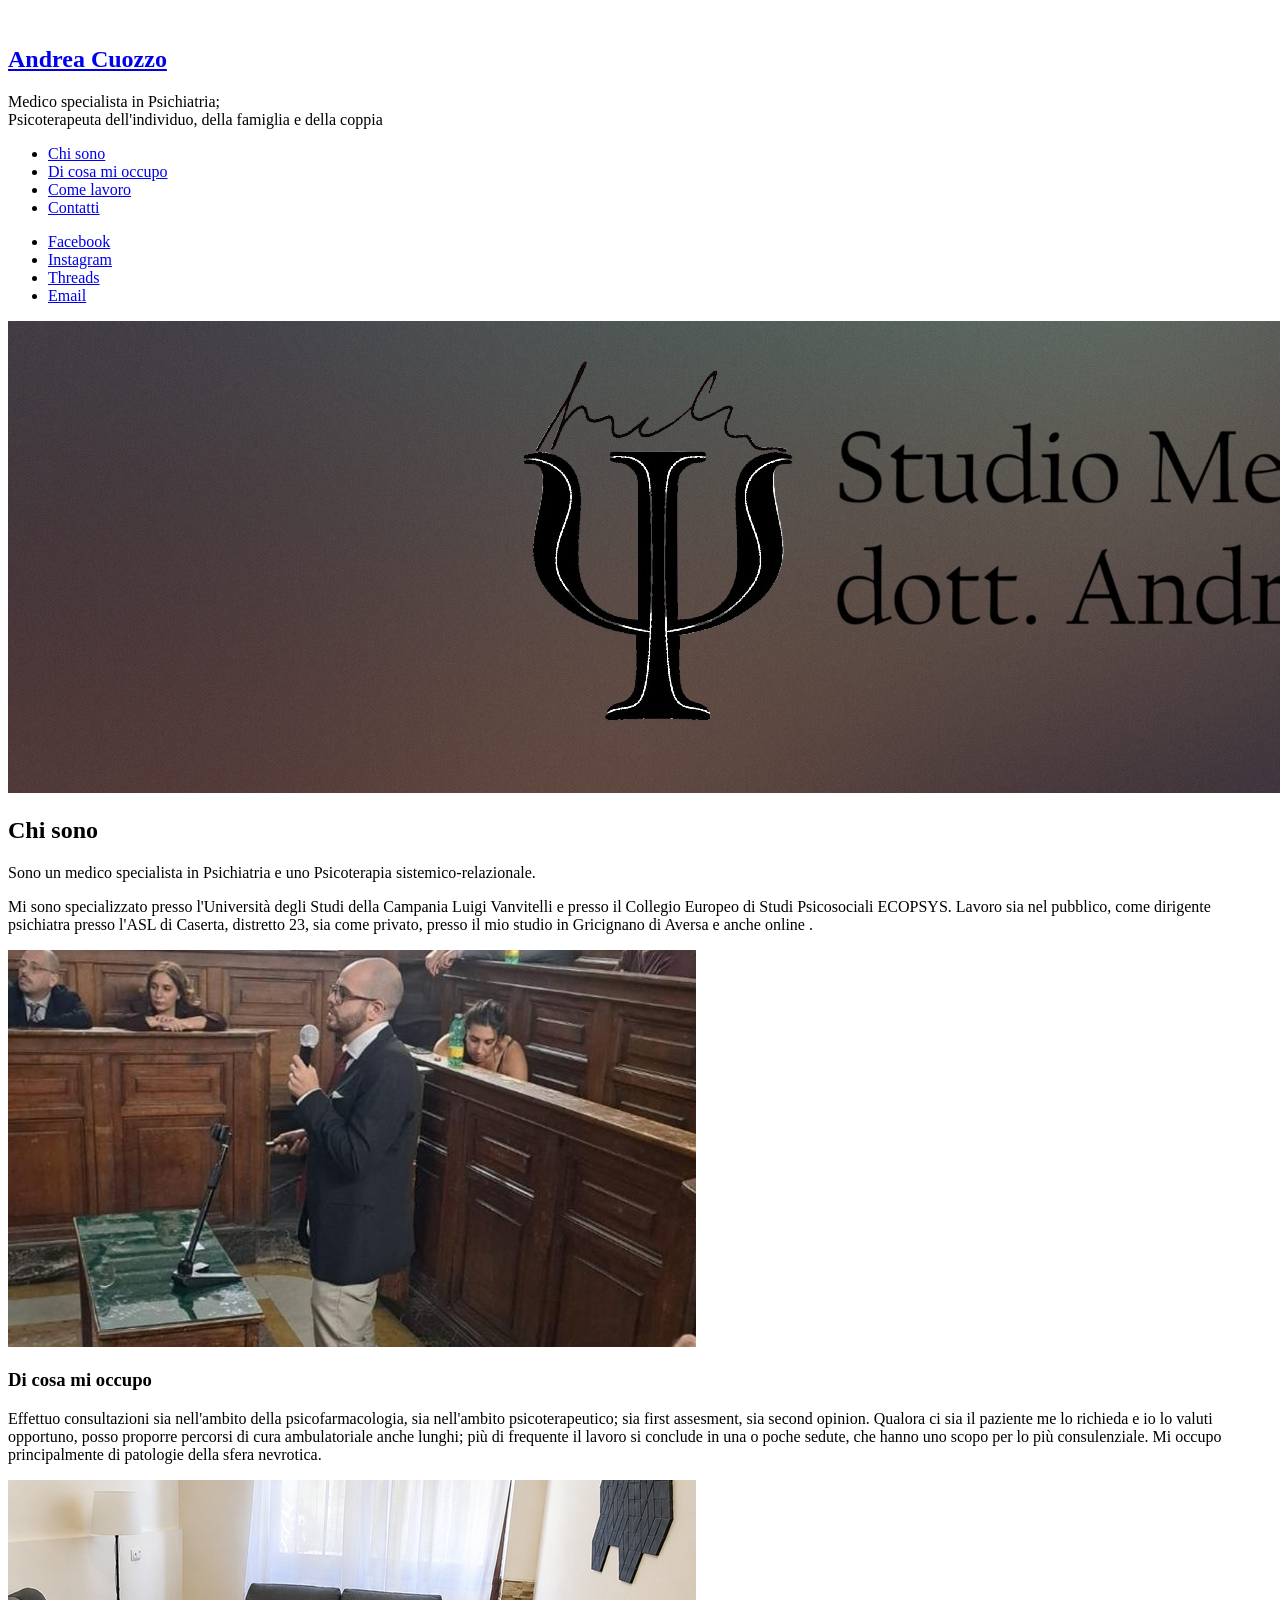
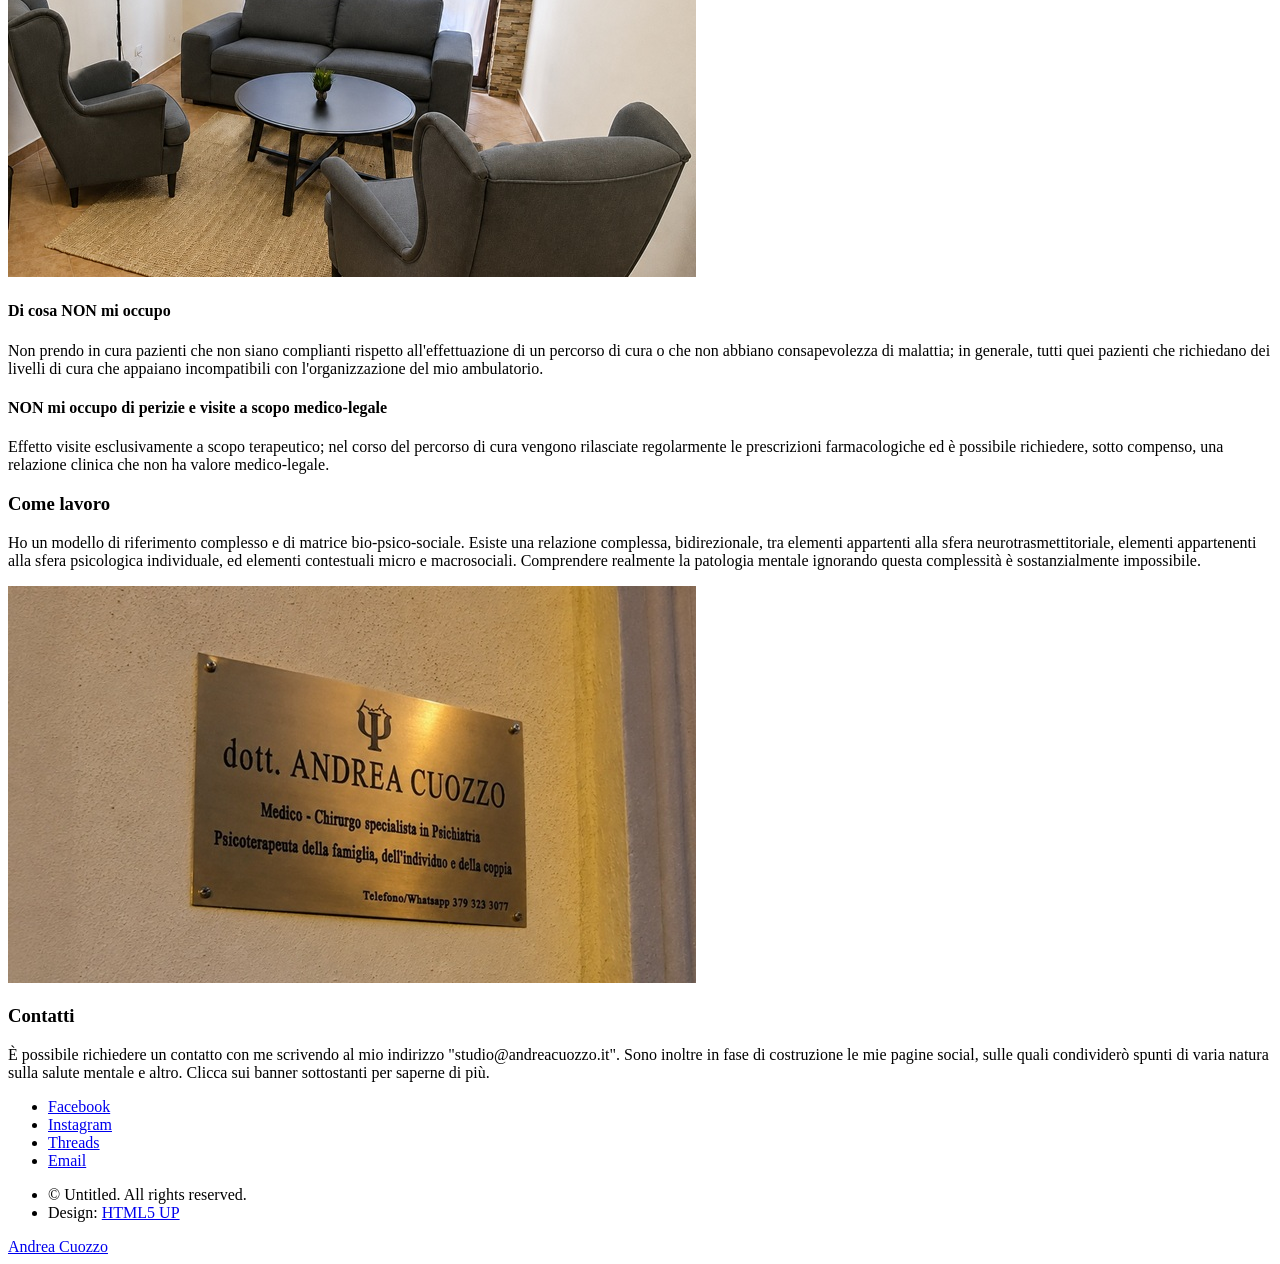
==== index.html @ 1bc4130b "Add files via upload" ====
<!DOCTYPE HTML>
<!--
	Read Only by HTML5 UP
	html5up.net | @ajlkn
	Free for personal and commercial use under the CCA 3.0 license (html5up.net/license)
-->
<html>
	<head>
		<title>dott. Andrea Cuozzo</title>
		<meta charset="utf-8" />
		<meta name="viewport" content="width=device-width, initial-scale=1, user-scalable=no" />
		<link rel="stylesheet" href="assets/css/main.css" />
		<link rel="stylesheet" href="https://cdnjs.cloudflare.com/ajax/libs/font-awesome/6.5.2/css/all.min.css">
	</head>
	<body class="is-preload">

		<!-- Header -->
			<section id="header">
				<header>
					<span class="image avatar"><img src="images/avatar.jpg" alt="" /></span>
					<h1 id="logo"><a href="#">Andrea Cuozzo</a></h1>
					<p>Medico specialista in Psichiatria;<br />
					Psicoterapeuta dell'individuo, della famiglia e della coppia</p>
				</header>
				<nav id="nav">
					<ul>
						<li><a href="#one" class="active">Chi sono</a></li>
						<li><a href="#two">Di cosa mi occupo</a></li>
						<li><a href="#three">Come lavoro</a></li>
						<li><a href="#four">Contatti</a></li>
					</ul>
				</nav>
				<footer>
					<ul class="icons">
					
						<li><a href="https://www.facebook.com/share/1FaY4hQFMv/" class="icon brands fa-facebook-f"><span class="label">Facebook</span></a></li>
						<li><a href="https://www.instagram.com/psy.cuozzo/" class="icon brands fa-instagram"><span class="label">Instagram</span></a></li>
						<li><a href="https://www.threads.com/@psy.cuozzo" class="icon brands fa-threads"><span class="label">Threads</span></a></li>
						<li><a href="mailto:studio@andreacuozzo.it" class="icon solid fa-envelope"><span class="label">Email</span></a></li>
					</ul>
				</footer>
			</section>

		<!-- Wrapper -->
			<div id="wrapper">

				<!-- Main -->
					<div id="main">

						<!-- One -->
							<section id="one">
								<div class="image main" data-position="center">
									<img src="images/banner.jpg" alt="" />
								</div>
								<div class="container">
									<header class="major">
										<h2>Chi sono</h2>
										<p>Sono un medico specialista in Psichiatria e uno Psicoterapia sistemico-relazionale.</p>
									</header>
									<p>Mi sono specializzato presso l'Università degli Studi della Campania Luigi Vanvitelli e presso il Collegio Europeo di Studi Psicosociali ECOPSYS. Lavoro sia nel pubblico, come dirigente psichiatra presso l'ASL di Caserta, distretto 23, sia come privato, presso il mio studio in Gricignano di Aversa e anche online .</p>
								<a href="#" class="image"><img src="images/pic01.jpg" alt="" /></a></div>
							</section>

						<!-- Two -->
							<section id="two">
								<div class="container">
									<h3>Di cosa mi occupo</h3>
									<p>Effettuo consultazioni sia nell'ambito della psicofarmacologia, sia nell'ambito psicoterapeutico; sia first assesment, sia second opinion. Qualora ci sia il paziente me lo richieda e io lo valuti opportuno, posso proporre percorsi di cura ambulatoriale anche lunghi; più di frequente il lavoro si conclude in una o poche sedute, che hanno uno scopo per lo più consulenziale. Mi occupo principalmente di patologie della sfera nevrotica.</p>
									<a href="#" class="image"><img src="images/pic02.jpg" alt="" /></a><div class="features">
										<article>
											
											<div class="inner">
												<h4>Di cosa NON mi occupo</h4>
												<p>Non prendo in cura pazienti che non siano complianti rispetto all'effettuazione di un percorso di cura o che non abbiano consapevolezza di malattia; in generale, tutti quei pazienti che richiedano dei livelli di cura che appaiano incompatibili con l'organizzazione del mio ambulatorio.</p>
											</div>
										</article>
										<article>
											
											<div class="inner">
												<h4>NON mi occupo di perizie e visite a scopo medico-legale</h4>
												<p>Effetto visite esclusivamente a scopo terapeutico; nel corso del percorso di cura vengono rilasciate regolarmente le prescrizioni farmacologiche ed è possibile richiedere, sotto compenso, una relazione clinica che non ha valore medico-legale.</p>
											</div>
										</article>
										<article>
											
											<div class="inner">
																						</article>
									</div>
								</div>
							</section></div>
									
							</section>

						<!-- Three -->
							<section id="three">
								<div class="container">
									<h3>Come lavoro</h3>
									<p>Ho un modello di riferimento complesso e di matrice bio-psico-sociale. Esiste una relazione complessa, bidirezionale, tra elementi appartenti alla sfera neurotrasmettitoriale, elementi appartenenti alla sfera psicologica individuale, ed elementi contestuali micro e macrosociali. Comprendere realmente la patologia mentale ignorando questa complessità è sostanzialmente impossibile.</p>
									<a href="#" class="image"><img src="images/pic03.jpg" alt="" /></a>

						<!-- Four -->
							<section id="four">
								<div class="container">
									<h3>Contatti</h3>
									<p>È possibile richiedere un contatto con me scrivendo al mio indirizzo "studio@andreacuozzo.it". Sono inoltre in fase di costruzione le mie pagine social, sulle quali condividerò spunti di varia natura sulla salute mentale e altro. Clicca sui banner sottostanti per saperne di più.</p>
									<footer>
					<ul class="icons">
					
						<li><a href="https://www.facebook.com/share/1FaY4hQFMv/" class="icon brands fa-facebook-f"><span class="label">Facebook</span></a></li>
						<li><a href="https://www.instagram.com/psy.cuozzo/" class="icon brands fa-instagram"><span class="label">Instagram</span></a></li>
						<li><a href="https://www.threads.com/@psy.cuozzo" class="icon brands fa-threads"><span class="label">Threads</span></a></li>
						<li><a href="mailto:studio@andreacuozzo.it" class="icon solid fa-envelope"><span class="label">Email</span></a></li>
					</ul>
				</footer>
			
												</ul>
											</div>
										</div>
									</form>
								</div>
							</section>

						<!-- Five -->
						<!--
							<section id="five">
								<div class="container">
									<h3>Elements</h3>

									<section>
										<h4>Text</h4>
										<p>This is <b>bold</b> and this is <strong>strong</strong>. This is <i>italic</i> and this is <em>emphasized</em>.
										This is <sup>superscript</sup> text and this is <sub>subscript</sub> text.
										This is <u>underlined</u> and this is code: <code>for (;;) { ... }</code>. Finally, <a href="#">this is a link</a>.</p>
										<hr />
										<header>
											<h4>Heading with a Subtitle</h4>
											<p>Lorem ipsum dolor sit amet nullam id egestas urna aliquam</p>
										</header>
										<p>Nunc lacinia ante nunc ac lobortis. Interdum adipiscing gravida odio porttitor sem non mi integer non faucibus ornare mi ut ante amet placerat aliquet. Volutpat eu sed ante lacinia sapien lorem accumsan varius montes viverra nibh in adipiscing blandit tempus accumsan.</p>
										<header>
											<h5>Heading with a Subtitle</h5>
											<p>Lorem ipsum dolor sit amet nullam id egestas urna aliquam</p>
										</header>
										<p>Nunc lacinia ante nunc ac lobortis. Interdum adipiscing gravida odio porttitor sem non mi integer non faucibus ornare mi ut ante amet placerat aliquet. Volutpat eu sed ante lacinia sapien lorem accumsan varius montes viverra nibh in adipiscing blandit tempus accumsan.</p>
										<hr />
										<h2>Heading Level 2</h2>
										<h3>Heading Level 3</h3>
										<h4>Heading Level 4</h4>
										<h5>Heading Level 5</h5>
										<h6>Heading Level 6</h6>
										<hr />
										<h5>Blockquote</h5>
										<blockquote>Fringilla nisl. Donec accumsan interdum nisi, quis tincidunt felis sagittis eget tempus euismod. Vestibulum ante ipsum primis in faucibus vestibulum. Blandit adipiscing eu felis iaculis volutpat ac adipiscing accumsan faucibus. Vestibulum ante ipsum primis in faucibus lorem ipsum dolor sit amet nullam adipiscing eu felis.</blockquote>
										<h5>Preformatted</h5>
										<pre><code>i = 0;

while (!deck.isInOrder()) {
    print 'Iteration ' + i;
    deck.shuffle();
    i++;
}

print 'It took ' + i + ' iterations to sort the deck.';</code></pre>
									</section>

									<section>
										<h4>Lists</h4>
										<div class="row">
											<div class="col-6 col-12-xsmall">
												<h5>Unordered</h5>
												<ul>
													<li>Dolor pulvinar etiam magna etiam.</li>
													<li>Sagittis adipiscing lorem eleifend.</li>
													<li>Felis enim feugiat dolore viverra.</li>
												</ul>
												<h5>Alternate</h5>
												<ul class="alt">
													<li>Dolor pulvinar etiam magna etiam.</li>
													<li>Sagittis adipiscing lorem eleifend.</li>
													<li>Felis enim feugiat dolore viverra.</li>
												</ul>
											</div>
											<div class="col-6 col-12-xsmall">
												<h5>Ordered</h5>
												<ol>
													<li>Dolor pulvinar etiam magna etiam.</li>
													<li>Etiam vel felis at lorem sed viverra.</li>
													<li>Felis enim feugiat dolore viverra.</li>
													<li>Dolor pulvinar etiam magna etiam.</li>
													<li>Etiam vel felis at lorem sed viverra.</li>
													<li>Felis enim feugiat dolore viverra.</li>
												</ol>
												<h5>Icons</h5>
												<ul class="icons">
													<li><a href="#" class="icon brands fa-twitter"><span class="label">Twitter</span></a></li>
													<li><a href="#" class="icon brands fa-facebook-f"><span class="label">Facebook</span></a></li>
													<li><a href="#" class="icon brands fa-instagram"><span class="label">Instagram</span></a></li>
													<li><a href="#" class="icon brands fa-github"><span class="label">Github</span></a></li>
													<li><a href="#" class="icon brands fa-dribbble"><span class="label">Dribbble</span></a></li>
													<li><a href="#" class="icon brands fa-tumblr"><span class="label">Tumblr</span></a></li>
												</ul>
											</div>
										</div>
										<h5>Actions</h5>
										<ul class="actions">
											<li><a href="#" class="button primary">Default</a></li>
											<li><a href="#" class="button">Default</a></li>
											<li><a href="#" class="button alt">Default</a></li>
										</ul>
										<ul class="actions small">
											<li><a href="#" class="button primary small">Small</a></li>
											<li><a href="#" class="button small">Small</a></li>
											<li><a href="#" class="button alt small">Small</a></li>
										</ul>
										<div class="row">
											<div class="col-3 col-6-medium col-12-xsmall">
												<ul class="actions stacked">
													<li><a href="#" class="button primary">Default</a></li>
													<li><a href="#" class="button">Default</a></li>
													<li><a href="#" class="button alt">Default</a></li>
												</ul>
											</div>
											<div class="col-3 col-6 col-12-xsmall">
												<ul class="actions stacked">
													<li><a href="#" class="button primary small">Small</a></li>
													<li><a href="#" class="button small">Small</a></li>
													<li><a href="#" class="button alt small">Small</a></li>
												</ul>
											</div>
											<div class="col-3 col-6-medium col-12-xsmall">
												<ul class="actions stacked">
													<li><a href="#" class="button primary fit">Default</a></li>
													<li><a href="#" class="button fit">Default</a></li>
													<li><a href="#" class="button alt fit">Default</a></li>
												</ul>
											</div>
											<div class="col-3 col-6-medium col-12-xsmall">
												<ul class="actions stacked">
													<li><a href="#" class="button primary small fit">Small</a></li>
													<li><a href="#" class="button small fit">Small</a></li>
													<li><a href="#" class="button alt small fit">Small</a></li>
												</ul>
											</div>
										</div>
									</section>

									<section>
										<h4>Table</h4>
										<h5>Default</h5>
										<div class="table-wrapper">
											<table>
												<thead>
													<tr>
														<th>Name</th>
														<th>Description</th>
														<th>Price</th>
													</tr>
												</thead>
												<tbody>
													<tr>
														<td>Item One</td>
														<td>Ante turpis integer aliquet porttitor.</td>
														<td>29.99</td>
													</tr>
													<tr>
														<td>Item Two</td>
														<td>Vis ac commodo adipiscing arcu aliquet.</td>
														<td>19.99</td>
													</tr>
													<tr>
														<td>Item Three</td>
														<td> Morbi faucibus arcu accumsan lorem.</td>
														<td>29.99</td>
													</tr>
													<tr>
														<td>Item Four</td>
														<td>Vitae integer tempus condimentum.</td>
														<td>19.99</td>
													</tr>
													<tr>
														<td>Item Five</td>
														<td>Ante turpis integer aliquet porttitor.</td>
														<td>29.99</td>
													</tr>
												</tbody>
												<tfoot>
													<tr>
														<td colspan="2"></td>
														<td>100.00</td>
													</tr>
												</tfoot>
											</table>
										</div>

										<h5>Alternate</h5>
										<div class="table-wrapper">
											<table class="alt">
												<thead>
													<tr>
														<th>Name</th>
														<th>Description</th>
														<th>Price</th>
													</tr>
												</thead>
												<tbody>
													<tr>
														<td>Item One</td>
														<td>Ante turpis integer aliquet porttitor.</td>
														<td>29.99</td>
													</tr>
													<tr>
														<td>Item Two</td>
														<td>Vis ac commodo adipiscing arcu aliquet.</td>
														<td>19.99</td>
													</tr>
													<tr>
														<td>Item Three</td>
														<td> Morbi faucibus arcu accumsan lorem.</td>
														<td>29.99</td>
													</tr>
													<tr>
														<td>Item Four</td>
														<td>Vitae integer tempus condimentum.</td>
														<td>19.99</td>
													</tr>
													<tr>
														<td>Item Five</td>
														<td>Ante turpis integer aliquet porttitor.</td>
														<td>29.99</td>
													</tr>
												</tbody>
												<tfoot>
													<tr>
														<td colspan="2"></td>
														<td>100.00</td>
													</tr>
												</tfoot>
											</table>
										</div>
									</section>

									<section>
										<h4>Buttons</h4>
										<ul class="actions">
											<li><a href="#" class="button primary">Primary</a></li>
											<li><a href="#" class="button">Default</a></li>
											<li><a href="#" class="button alt">Alternate</a></li>
										</ul>
										<ul class="actions">
											<li><a href="#" class="button primary large">Large</a></li>
											<li><a href="#" class="button">Default</a></li>
											<li><a href="#" class="button alt small">Small</a></li>
										</ul>
										<ul class="actions fit">
											<li><a href="#" class="button primary fit">Fit</a></li>
											<li><a href="#" class="button fit">Fit</a></li>
											<li><a href="#" class="button alt fit">Fit</a></li>
										</ul>
										<ul class="actions fit small">
											<li><a href="#" class="button primary fit small">Fit + Small</a></li>
											<li><a href="#" class="button fit small">Fit + Small</a></li>
											<li><a href="#" class="button alt fit small">Fit + Small</a></li>
										</ul>
										<ul class="actions">
											<li><a href="#" class="button primary icon solid fa-download">Icon</a></li>
											<li><a href="#" class="button icon solid fa-download">Icon</a></li>
											<li><a href="#" class="button alt icon solid fa-check">Icon</a></li>
										</ul>
										<ul class="actions">
											<li><span class="button primary disabled">Primary</span></li>
											<li><span class="button disabled">Default</span></li>
											<li><span class="button alt disabled">Alternate</span></li>
										</ul>
									</section>

									<section>
										<h4>Form</h4>
										<form method="post" action="#">
											<div class="row gtr-uniform">
												<div class="col-6 col-12-xsmall">
													<input type="text" name="demo-name" id="demo-name" value="" placeholder="Name" />
												</div>
												<div class="col-6 col-12-xsmall">
													<input type="email" name="demo-email" id="demo-email" value="" placeholder="Email" />
												</div>
												<div class="col-12">
													<select name="demo-category" id="demo-category">
														<option value="">- Category -</option>
														<option value="1">Manufacturing</option>
														<option value="1">Shipping</option>
														<option value="1">Administration</option>
														<option value="1">Human Resources</option>
													</select>
												</div>
												<div class="col-4 col-12-medium">
													<input type="radio" id="demo-priority-low" name="demo-priority" checked>
													<label for="demo-priority-low">Low Priority</label>
												</div>
												<div class="col-4 col-12-medium">
													<input type="radio" id="demo-priority-normal" name="demo-priority">
													<label for="demo-priority-normal">Normal Priority</label>
												</div>
												<div class="col-4 col-12-medium">
													<input type="radio" id="demo-priority-high" name="demo-priority">
													<label for="demo-priority-high">High Priority</label>
												</div>
												<div class="col-6 col-12-medium">
													<input type="checkbox" id="demo-copy" name="demo-copy">
													<label for="demo-copy">Email me a copy of this message</label>
												</div>
												<div class="col-6 col-12-medium">
													<input type="checkbox" id="demo-human" name="demo-human" checked>
													<label for="demo-human">I am a human and not a robot</label>
												</div>
												<div class="col-12">
													<textarea name="demo-message" id="demo-message" placeholder="Enter your message" rows="6"></textarea>
												</div>
												<div class="col-12">
													<ul class="actions">
														<li><input type="submit" value="Send Message" /></li>
														<li><input type="reset" value="Reset" class="alt" /></li>
													</ul>
												</div>
											</div>
										</form>
									</section>

									<section>
										<h4>Image</h4>
										<h5>Fit</h5>
										<span class="image fit"><img src="images/banner.jpg" alt="" /></span>
										<div class="box alt">
											<div class="row gtr-50 gtr-uniform">
												<div class="col-4"><span class="image fit"><img src="images/pic01.jpg" alt="" /></span></div>
												<div class="col-4"><span class="image fit"><img src="images/pic02.jpg" alt="" /></span></div>
												<div class="col-4"><span class="image fit"><img src="images/pic03.jpg" alt="" /></span></div>
												<div class="col-4"><span class="image fit"><img src="images/pic02.jpg" alt="" /></span></div>
												<div class="col-4"><span class="image fit"><img src="images/pic03.jpg" alt="" /></span></div>
												<div class="col-4"><span class="image fit"><img src="images/pic01.jpg" alt="" /></span></div>
												<div class="col-4"><span class="image fit"><img src="images/pic03.jpg" alt="" /></span></div>
												<div class="col-4"><span class="image fit"><img src="images/pic01.jpg" alt="" /></span></div>
												<div class="col-4"><span class="image fit"><img src="images/pic02.jpg" alt="" /></span></div>
											</div>
										</div>
										<h5>Left &amp; Right</h5>
										<p><span class="image left"><img src="images/avatar.jpg" alt="" /></span>Fringilla nisl. Donec accumsan interdum nisi, quis tincidunt felis sagittis eget. tempus euismod. Vestibulum ante ipsum primis in faucibus vestibulum. Blandit adipiscing eu felis iaculis volutpat ac adipiscing accumsan eu faucibus. Integer ac pellentesque praesent tincidunt felis sagittis eget. tempus euismod. Vestibulum ante ipsum primis in faucibus vestibulum. Blandit adipiscing eu felis iaculis volutpat ac adipiscing accumsan eu faucibus. Integer ac pellentesque praesent. Donec accumsan interdum nisi, quis tincidunt felis sagittis eget. tempus euismod. Vestibulum ante ipsum primis in faucibus vestibulum. Blandit adipiscing eu felis iaculis volutpat ac adipiscing accumsan eu faucibus. Integer ac pellentesque praesent tincidunt felis sagittis eget. tempus euismod. Vestibulum ante ipsum primis in faucibus vestibulum. Blandit adipiscing eu felis iaculis volutpat ac adipiscing accumsan eu faucibus. Integer ac pellentesque praesent.</p>
										<p><span class="image right"><img src="images/avatar.jpg" alt="" /></span>Fringilla nisl. Donec accumsan interdum nisi, quis tincidunt felis sagittis eget. tempus euismod. Vestibulum ante ipsum primis in faucibus vestibulum. Blandit adipiscing eu felis iaculis volutpat ac adipiscing accumsan eu faucibus. Integer ac pellentesque praesent tincidunt felis sagittis eget. tempus euismod. Vestibulum ante ipsum primis in faucibus vestibulum. Blandit adipiscing eu felis iaculis volutpat ac adipiscing accumsan eu faucibus. Integer ac pellentesque praesent. Donec accumsan interdum nisi, quis tincidunt felis sagittis eget. tempus euismod. Vestibulum ante ipsum primis in faucibus vestibulum. Blandit adipiscing eu felis iaculis volutpat ac adipiscing accumsan eu faucibus. Integer ac pellentesque praesent tincidunt felis sagittis eget. tempus euismod. Vestibulum ante ipsum primis in faucibus vestibulum. Blandit adipiscing eu felis iaculis volutpat ac adipiscing accumsan eu faucibus. Integer ac pellentesque praesent.</p>
									</section>

								</div>
							</section>
						-->

					</div>

				<!-- Footer -->
					<section id="footer">
						<div class="container">
							<ul class="copyright">
								<li>&copy; Untitled. All rights reserved.</li><li>Design: <a href="http://html5up.net">HTML5 UP</a></li>
							</ul>
						</div>
					</section>

			</div>

		<!-- Scripts -->
			<script src="assets/js/jquery.min.js"></script>
			<script src="assets/js/jquery.scrollex.min.js"></script>
			<script src="assets/js/jquery.scrolly.min.js"></script>
			<script src="assets/js/browser.min.js"></script>
			<script src="assets/js/breakpoints.min.js"></script>
			<script src="assets/js/util.js"></script>
			<script src="assets/js/main.js"></script>

	</body>
</html>
---- assets/css/main.css ----
@import url("fontawesome-all.min.css");
@import url("https://fonts.googleapis.com/css?family=Lato:400,400italic,700,700italic|Source+Code+Pro:400");

/*
	Read Only by HTML5 UP
	html5up.net | @ajlkn
	Free for personal and commercial use under the CCA 3.0 license (html5up.net/license)
*/

html, body, div, span, applet, object,
iframe, h1, h2, h3, h4, h5, h6, p, blockquote,
pre, a, abbr, acronym, address, big, cite,
code, del, dfn, em, img, ins, kbd, q, s, samp,
small, strike, strong, sub, sup, tt, var, b,
u, i, center, dl, dt, dd, ol, ul, li, fieldset,
form, label, legend, table, caption, tbody,
tfoot, thead, tr, th, td, article, aside,
canvas, details, embed, figure, figcaption,
footer, header, hgroup, menu, nav, output, ruby,
section, summary, time, mark, audio, video {
	margin: 0;
	padding: 0;
	border: 0;
	font-size: 100%;
	font: inherit;
	vertical-align: baseline;}

article, aside, details, figcaption, figure,
footer, header, hgroup, menu, nav, section {
	display: block;}

body {
	line-height: 1;
}

ol, ul {
	list-style: none;
}

blockquote, q {
	quotes: none;
}

	blockquote:before, blockquote:after, q:before, q:after {
		content: '';
		content: none;
	}

table {
	border-collapse: collapse;
	border-spacing: 0;
}

body {
	-webkit-text-size-adjust: none;
}

mark {
	background-color: transparent;
	color: inherit;
}

input::-moz-focus-inner {
	border: 0;
	padding: 0;
}

input, select, textarea {
	-moz-appearance: none;
	-webkit-appearance: none;
	-ms-appearance: none;
	appearance: none;
}

/* Basic */

	html {
		box-sizing: border-box;
	}

	*, *:before, *:after {
		box-sizing: inherit;
	}

	body {
		background: #fff;
	}

		body.is-preload *, body.is-preload *:before, body.is-preload *:after {
			-moz-animation: none !important;
			-webkit-animation: none !important;
			-ms-animation: none !important;
			animation: none !important;
			-moz-transition: none !important;
			-webkit-transition: none !important;
			-ms-transition: none !important;
			transition: none !important;
		}

	body, input, select, textarea {
		color: #888;
		font-family: "Lato", sans-serif;
		font-size: 16pt;
		font-weight: 400;
		line-height: 1.75em;
	}

	a {
		-moz-transition: color 0.2s ease-in-out, border-color 0.2s ease-in-out;
		-webkit-transition: color 0.2s ease-in-out, border-color 0.2s ease-in-out;
		-ms-transition: color 0.2s ease-in-out, border-color 0.2s ease-in-out;
		transition: color 0.2s ease-in-out, border-color 0.2s ease-in-out;
		border-bottom: solid 1px #e4e4e4;
		color: inherit;
		text-decoration: none;
	}

		a:hover {
			border-bottom-color: transparent;
			color: #4acaa8 !important;
		}

	strong, b {
		color: #777;
		font-weight: 700;
	}

	em, i {
		font-style: italic;
	}

	p {
		margin: 0 0 2.25em 0;
	}

	h1, h2, h3, h4, h5, h6 {
		color: #777;
		font-weight: 700;
		line-height: 1em;
		margin: 0 0 0.5625em 0;
	}

		h1 a, h2 a, h3 a, h4 a, h5 a, h6 a {
			border: 0;
			color: inherit;
			text-decoration: none;
		}

	h2 {
		font-size: 2em;
		line-height: 1.5em;
	}

	h3 {
		font-size: 1.75em;
		line-height: 1.5em;
	}

	h4 {
		font-size: 1.25em;
		line-height: 1.5em;
	}

	h5 {
		font-size: 0.9em;
		line-height: 1.5em;
	}

	h6 {
		font-size: 0.7em;
		line-height: 1.5em;
	}

	sub {
		font-size: 0.8em;
		position: relative;
		top: 0.5em;
	}

	sup {
		font-size: 0.8em;
		position: relative;
		top: -0.5em;
	}

	hr {
		border: 0;
		border-bottom: solid 2px #f4f4f4;
		margin: 2.25em 0;
	}

		hr.major {
			margin: 3.375em 0;
		}

	blockquote {
		border-left: solid 8px #e4e4e4;
		font-style: italic;
		margin: 0 0 2.25em 0;
		padding: 0.5em 0 0.5em 2em;
	}

	code {
		background: #555;
		border-radius: 5px;
		color: #fff;
		font-family: "Source Code Pro", monospace;
		font-size: 0.9em;
		margin: 0 0.25em;
		padding: 0.25em 0.65em;
	}

	pre {
		font-family: "Source Code Pro", monospace;
		font-size: 0.9em;
		margin: 0 0 2.25em 0;
	}

		pre code {
			-webkit-overflow-scrolling: touch;
			display: block;
			line-height: 1.5em;
			overflow-x: auto;
			padding: 1em 1.5em;
		}

	.align-left {
		text-align: left;
	}

	.align-center {
		text-align: center;
	}

	.align-right {
		text-align: right;
	}

/* Row */

	.row {
		display: flex;
		flex-wrap: wrap;
		box-sizing: border-box;
		align-items: stretch;
	}

		.row > * {
			box-sizing: border-box;
		}

		.row.gtr-uniform > * > :last-child {
			margin-bottom: 0;
		}

		.row.aln-left {
			justify-content: flex-start;
		}

		.row.aln-center {
			justify-content: center;
		}

		.row.aln-right {
			justify-content: flex-end;
		}

		.row.aln-top {
			align-items: flex-start;
		}

		.row.aln-middle {
			align-items: center;
		}

		.row.aln-bottom {
			align-items: flex-end;
		}

		.row > .imp {
			order: -1;
		}

		.row > .col-1 {
			width: 8.33333%;
		}

		.row > .off-1 {
			margin-left: 8.33333%;
		}

		.row > .col-2 {
			width: 16.66667%;
		}

		.row > .off-2 {
			margin-left: 16.66667%;
		}

		.row > .col-3 {
			width: 25%;
		}

		.row > .off-3 {
			margin-left: 25%;
		}

		.row > .col-4 {
			width: 33.33333%;
		}

		.row > .off-4 {
			margin-left: 33.33333%;
		}

		.row > .col-5 {
			width: 41.66667%;
		}

		.row > .off-5 {
			margin-left: 41.66667%;
		}

		.row > .col-6 {
			width: 50%;
		}

		.row > .off-6 {
			margin-left: 50%;
		}

		.row > .col-7 {
			width: 58.33333%;
		}

		.row > .off-7 {
			margin-left: 58.33333%;
		}

		.row > .col-8 {
			width: 66.66667%;
		}

		.row > .off-8 {
			margin-left: 66.66667%;
		}

		.row > .col-9 {
			width: 75%;
		}

		.row > .off-9 {
			margin-left: 75%;
		}

		.row > .col-10 {
			width: 83.33333%;
		}

		.row > .off-10 {
			margin-left: 83.33333%;
		}

		.row > .col-11 {
			width: 91.66667%;
		}

		.row > .off-11 {
			margin-left: 91.66667%;
		}

		.row > .col-12 {
			width: 100%;
		}

		.row > .off-12 {
			margin-left: 100%;
		}

		.row.gtr-0 {
			margin-top: 0;
			margin-left: 0em;
		}

			.row.gtr-0 > * {
				padding: 0 0 0 0em;
			}

			.row.gtr-0.gtr-uniform {
				margin-top: 0em;
			}

				.row.gtr-0.gtr-uniform > * {
					padding-top: 0em;
				}

		.row.gtr-25 {
			margin-top: 0;
			margin-left: -0.5em;
		}

			.row.gtr-25 > * {
				padding: 0 0 0 0.5em;
			}

			.row.gtr-25.gtr-uniform {
				margin-top: -0.5em;
			}

				.row.gtr-25.gtr-uniform > * {
					padding-top: 0.5em;
				}

		.row.gtr-50 {
			margin-top: 0;
			margin-left: -1em;
		}

			.row.gtr-50 > * {
				padding: 0 0 0 1em;
			}

			.row.gtr-50.gtr-uniform {
				margin-top: -1em;
			}

				.row.gtr-50.gtr-uniform > * {
					padding-top: 1em;
				}

		.row {
			margin-top: 0;
			margin-left: -2em;
		}

			.row > * {
				padding: 0 0 0 2em;
			}

			.row.gtr-uniform {
				margin-top: -2em;
			}

				.row.gtr-uniform > * {
					padding-top: 2em;
				}

		.row.gtr-150 {
			margin-top: 0;
			margin-left: -3em;
		}

			.row.gtr-150 > * {
				padding: 0 0 0 3em;
			}

			.row.gtr-150.gtr-uniform {
				margin-top: -3em;
			}

				.row.gtr-150.gtr-uniform > * {
					padding-top: 3em;
				}

		.row.gtr-200 {
			margin-top: 0;
			margin-left: -4em;
		}

			.row.gtr-200 > * {
				padding: 0 0 0 4em;
			}

			.row.gtr-200.gtr-uniform {
				margin-top: -4em;
			}

				.row.gtr-200.gtr-uniform > * {
					padding-top: 4em;
				}

		@media screen and (max-width: 1680px) {

			.row {
				display: flex;
				flex-wrap: wrap;
				box-sizing: border-box;
				align-items: stretch;
			}

				.row > * {
					box-sizing: border-box;
				}

				.row.gtr-uniform > * > :last-child {
					margin-bottom: 0;
				}

				.row.aln-left {
					justify-content: flex-start;
				}

				.row.aln-center {
					justify-content: center;
				}

				.row.aln-right {
					justify-content: flex-end;
				}

				.row.aln-top {
					align-items: flex-start;
				}

				.row.aln-middle {
					align-items: center;
				}

				.row.aln-bottom {
					align-items: flex-end;
				}

				.row > .imp-xlarge {
					order: -1;
				}

				.row > .col-1-xlarge {
					width: 8.33333%;
				}

				.row > .off-1-xlarge {
					margin-left: 8.33333%;
				}

				.row > .col-2-xlarge {
					width: 16.66667%;
				}

				.row > .off-2-xlarge {
					margin-left: 16.66667%;
				}

				.row > .col-3-xlarge {
					width: 25%;
				}

				.row > .off-3-xlarge {
					margin-left: 25%;
				}

				.row > .col-4-xlarge {
					width: 33.33333%;
				}

				.row > .off-4-xlarge {
					margin-left: 33.33333%;
				}

				.row > .col-5-xlarge {
					width: 41.66667%;
				}

				.row > .off-5-xlarge {
					margin-left: 41.66667%;
				}

				.row > .col-6-xlarge {
					width: 50%;
				}

				.row > .off-6-xlarge {
					margin-left: 50%;
				}

				.row > .col-7-xlarge {
					width: 58.33333%;
				}

				.row > .off-7-xlarge {
					margin-left: 58.33333%;
				}

				.row > .col-8-xlarge {
					width: 66.66667%;
				}

				.row > .off-8-xlarge {
					margin-left: 66.66667%;
				}

				.row > .col-9-xlarge {
					width: 75%;
				}

				.row > .off-9-xlarge {
					margin-left: 75%;
				}

				.row > .col-10-xlarge {
					width: 83.33333%;
				}

				.row > .off-10-xlarge {
					margin-left: 83.33333%;
				}

				.row > .col-11-xlarge {
					width: 91.66667%;
				}

				.row > .off-11-xlarge {
					margin-left: 91.66667%;
				}

				.row > .col-12-xlarge {
					width: 100%;
				}

				.row > .off-12-xlarge {
					margin-left: 100%;
				}

				.row.gtr-0 {
					margin-top: 0;
					margin-left: 0em;
				}

					.row.gtr-0 > * {
						padding: 0 0 0 0em;
					}

					.row.gtr-0.gtr-uniform {
						margin-top: 0em;
					}

						.row.gtr-0.gtr-uniform > * {
							padding-top: 0em;
						}

				.row.gtr-25 {
					margin-top: 0;
					margin-left: -0.5em;
				}

					.row.gtr-25 > * {
						padding: 0 0 0 0.5em;
					}

					.row.gtr-25.gtr-uniform {
						margin-top: -0.5em;
					}

						.row.gtr-25.gtr-uniform > * {
							padding-top: 0.5em;
						}

				.row.gtr-50 {
					margin-top: 0;
					margin-left: -1em;
				}

					.row.gtr-50 > * {
						padding: 0 0 0 1em;
					}

					.row.gtr-50.gtr-uniform {
						margin-top: -1em;
					}

						.row.gtr-50.gtr-uniform > * {
							padding-top: 1em;
						}

				.row {
					margin-top: 0;
					margin-left: -2em;
				}

					.row > * {
						padding: 0 0 0 2em;
					}

					.row.gtr-uniform {
						margin-top: -2em;
					}

						.row.gtr-uniform > * {
							padding-top: 2em;
						}

				.row.gtr-150 {
					margin-top: 0;
					margin-left: -3em;
				}

					.row.gtr-150 > * {
						padding: 0 0 0 3em;
					}

					.row.gtr-150.gtr-uniform {
						margin-top: -3em;
					}

						.row.gtr-150.gtr-uniform > * {
							padding-top: 3em;
						}

				.row.gtr-200 {
					margin-top: 0;
					margin-left: -4em;
				}

					.row.gtr-200 > * {
						padding: 0 0 0 4em;
					}

					.row.gtr-200.gtr-uniform {
						margin-top: -4em;
					}

						.row.gtr-200.gtr-uniform > * {
							padding-top: 4em;
						}

		}

		@media screen and (max-width: 1280px) {

			.row {
				display: flex;
				flex-wrap: wrap;
				box-sizing: border-box;
				align-items: stretch;
			}

				.row > * {
					box-sizing: border-box;
				}

				.row.gtr-uniform > * > :last-child {
					margin-bottom: 0;
				}

				.row.aln-left {
					justify-content: flex-start;
				}

				.row.aln-center {
					justify-content: center;
				}

				.row.aln-right {
					justify-content: flex-end;
				}

				.row.aln-top {
					align-items: flex-start;
				}

				.row.aln-middle {
					align-items: center;
				}

				.row.aln-bottom {
					align-items: flex-end;
				}

				.row > .imp-large {
					order: -1;
				}

				.row > .col-1-large {
					width: 8.33333%;
				}

				.row > .off-1-large {
					margin-left: 8.33333%;
				}

				.row > .col-2-large {
					width: 16.66667%;
				}

				.row > .off-2-large {
					margin-left: 16.66667%;
				}

				.row > .col-3-large {
					width: 25%;
				}

				.row > .off-3-large {
					margin-left: 25%;
				}

				.row > .col-4-large {
					width: 33.33333%;
				}

				.row > .off-4-large {
					margin-left: 33.33333%;
				}

				.row > .col-5-large {
					width: 41.66667%;
				}

				.row > .off-5-large {
					margin-left: 41.66667%;
				}

				.row > .col-6-large {
					width: 50%;
				}

				.row > .off-6-large {
					margin-left: 50%;
				}

				.row > .col-7-large {
					width: 58.33333%;
				}

				.row > .off-7-large {
					margin-left: 58.33333%;
				}

				.row > .col-8-large {
					width: 66.66667%;
				}

				.row > .off-8-large {
					margin-left: 66.66667%;
				}

				.row > .col-9-large {
					width: 75%;
				}

				.row > .off-9-large {
					margin-left: 75%;
				}

				.row > .col-10-large {
					width: 83.33333%;
				}

				.row > .off-10-large {
					margin-left: 83.33333%;
				}

				.row > .col-11-large {
					width: 91.66667%;
				}

				.row > .off-11-large {
					margin-left: 91.66667%;
				}

				.row > .col-12-large {
					width: 100%;
				}

				.row > .off-12-large {
					margin-left: 100%;
				}

				.row.gtr-0 {
					margin-top: 0;
					margin-left: 0em;
				}

					.row.gtr-0 > * {
						padding: 0 0 0 0em;
					}

					.row.gtr-0.gtr-uniform {
						margin-top: 0em;
					}

						.row.gtr-0.gtr-uniform > * {
							padding-top: 0em;
						}

				.row.gtr-25 {
					margin-top: 0;
					margin-left: -0.375em;
				}

					.row.gtr-25 > * {
						padding: 0 0 0 0.375em;
					}

					.row.gtr-25.gtr-uniform {
						margin-top: -0.375em;
					}

						.row.gtr-25.gtr-uniform > * {
							padding-top: 0.375em;
						}

				.row.gtr-50 {
					margin-top: 0;
					margin-left: -0.75em;
				}

					.row.gtr-50 > * {
						padding: 0 0 0 0.75em;
					}

					.row.gtr-50.gtr-uniform {
						margin-top: -0.75em;
					}

						.row.gtr-50.gtr-uniform > * {
							padding-top: 0.75em;
						}

				.row {
					margin-top: 0;
					margin-left: -1.5em;
				}

					.row > * {
						padding: 0 0 0 1.5em;
					}

					.row.gtr-uniform {
						margin-top: -1.5em;
					}

						.row.gtr-uniform > * {
							padding-top: 1.5em;
						}

				.row.gtr-150 {
					margin-top: 0;
					margin-left: -2.25em;
				}

					.row.gtr-150 > * {
						padding: 0 0 0 2.25em;
					}

					.row.gtr-150.gtr-uniform {
						margin-top: -2.25em;
					}

						.row.gtr-150.gtr-uniform > * {
							padding-top: 2.25em;
						}

				.row.gtr-200 {
					margin-top: 0;
					margin-left: -3em;
				}

					.row.gtr-200 > * {
						padding: 0 0 0 3em;
					}

					.row.gtr-200.gtr-uniform {
						margin-top: -3em;
					}

						.row.gtr-200.gtr-uniform > * {
							padding-top: 3em;
						}

		}

		@media screen and (max-width: 1024px) {

			.row {
				display: flex;
				flex-wrap: wrap;
				box-sizing: border-box;
				align-items: stretch;
			}

				.row > * {
					box-sizing: border-box;
				}

				.row.gtr-uniform > * > :last-child {
					margin-bottom: 0;
				}

				.row.aln-left {
					justify-content: flex-start;
				}

				.row.aln-center {
					justify-content: center;
				}

				.row.aln-right {
					justify-content: flex-end;
				}

				.row.aln-top {
					align-items: flex-start;
				}

				.row.aln-middle {
					align-items: center;
				}

				.row.aln-bottom {
					align-items: flex-end;
				}

				.row > .imp-medium {
					order: -1;
				}

				.row > .col-1-medium {
					width: 8.33333%;
				}

				.row > .off-1-medium {
					margin-left: 8.33333%;
				}

				.row > .col-2-medium {
					width: 16.66667%;
				}

				.row > .off-2-medium {
					margin-left: 16.66667%;
				}

				.row > .col-3-medium {
					width: 25%;
				}

				.row > .off-3-medium {
					margin-left: 25%;
				}

				.row > .col-4-medium {
					width: 33.33333%;
				}

				.row > .off-4-medium {
					margin-left: 33.33333%;
				}

				.row > .col-5-medium {
					width: 41.66667%;
				}

				.row > .off-5-medium {
					margin-left: 41.66667%;
				}

				.row > .col-6-medium {
					width: 50%;
				}

				.row > .off-6-medium {
					margin-left: 50%;
				}

				.row > .col-7-medium {
					width: 58.33333%;
				}

				.row > .off-7-medium {
					margin-left: 58.33333%;
				}

				.row > .col-8-medium {
					width: 66.66667%;
				}

				.row > .off-8-medium {
					margin-left: 66.66667%;
				}

				.row > .col-9-medium {
					width: 75%;
				}

				.row > .off-9-medium {
					margin-left: 75%;
				}

				.row > .col-10-medium {
					width: 83.33333%;
				}

				.row > .off-10-medium {
					margin-left: 83.33333%;
				}

				.row > .col-11-medium {
					width: 91.66667%;
				}

				.row > .off-11-medium {
					margin-left: 91.66667%;
				}

				.row > .col-12-medium {
					width: 100%;
				}

				.row > .off-12-medium {
					margin-left: 100%;
				}

				.row.gtr-0 {
					margin-top: 0;
					margin-left: 0em;
				}

					.row.gtr-0 > * {
						padding: 0 0 0 0em;
					}

					.row.gtr-0.gtr-uniform {
						margin-top: 0em;
					}

						.row.gtr-0.gtr-uniform > * {
							padding-top: 0em;
						}

				.row.gtr-25 {
					margin-top: 0;
					margin-left: -0.375em;
				}

					.row.gtr-25 > * {
						padding: 0 0 0 0.375em;
					}

					.row.gtr-25.gtr-uniform {
						margin-top: -0.375em;
					}

						.row.gtr-25.gtr-uniform > * {
							padding-top: 0.375em;
						}

				.row.gtr-50 {
					margin-top: 0;
					margin-left: -0.75em;
				}

					.row.gtr-50 > * {
						padding: 0 0 0 0.75em;
					}

					.row.gtr-50.gtr-uniform {
						margin-top: -0.75em;
					}

						.row.gtr-50.gtr-uniform > * {
							padding-top: 0.75em;
						}

				.row {
					margin-top: 0;
					margin-left: -1.5em;
				}

					.row > * {
						padding: 0 0 0 1.5em;
					}

					.row.gtr-uniform {
						margin-top: -1.5em;
					}

						.row.gtr-uniform > * {
							padding-top: 1.5em;
						}

				.row.gtr-150 {
					margin-top: 0;
					margin-left: -2.25em;
				}

					.row.gtr-150 > * {
						padding: 0 0 0 2.25em;
					}

					.row.gtr-150.gtr-uniform {
						margin-top: -2.25em;
					}

						.row.gtr-150.gtr-uniform > * {
							padding-top: 2.25em;
						}

				.row.gtr-200 {
					margin-top: 0;
					margin-left: -3em;
				}

					.row.gtr-200 > * {
						padding: 0 0 0 3em;
					}

					.row.gtr-200.gtr-uniform {
						margin-top: -3em;
					}

						.row.gtr-200.gtr-uniform > * {
							padding-top: 3em;
						}

		}

		@media screen and (max-width: 736px) {

			.row {
				display: flex;
				flex-wrap: wrap;
				box-sizing: border-box;
				align-items: stretch;
			}

				.row > * {
					box-sizing: border-box;
				}

				.row.gtr-uniform > * > :last-child {
					margin-bottom: 0;
				}

				.row.aln-left {
					justify-content: flex-start;
				}

				.row.aln-center {
					justify-content: center;
				}

				.row.aln-right {
					justify-content: flex-end;
				}

				.row.aln-top {
					align-items: flex-start;
				}

				.row.aln-middle {
					align-items: center;
				}

				.row.aln-bottom {
					align-items: flex-end;
				}

				.row > .imp-small {
					order: -1;
				}

				.row > .col-1-small {
					width: 8.33333%;
				}

				.row > .off-1-small {
					margin-left: 8.33333%;
				}

				.row > .col-2-small {
					width: 16.66667%;
				}

				.row > .off-2-small {
					margin-left: 16.66667%;
				}

				.row > .col-3-small {
					width: 25%;
				}

				.row > .off-3-small {
					margin-left: 25%;
				}

				.row > .col-4-small {
					width: 33.33333%;
				}

				.row > .off-4-small {
					margin-left: 33.33333%;
				}

				.row > .col-5-small {
					width: 41.66667%;
				}

				.row > .off-5-small {
					margin-left: 41.66667%;
				}

				.row > .col-6-small {
					width: 50%;
				}

				.row > .off-6-small {
					margin-left: 50%;
				}

				.row > .col-7-small {
					width: 58.33333%;
				}

				.row > .off-7-small {
					margin-left: 58.33333%;
				}

				.row > .col-8-small {
					width: 66.66667%;
				}

				.row > .off-8-small {
					margin-left: 66.66667%;
				}

				.row > .col-9-small {
					width: 75%;
				}

				.row > .off-9-small {
					margin-left: 75%;
				}

				.row > .col-10-small {
					width: 83.33333%;
				}

				.row > .off-10-small {
					margin-left: 83.33333%;
				}

				.row > .col-11-small {
					width: 91.66667%;
				}

				.row > .off-11-small {
					margin-left: 91.66667%;
				}

				.row > .col-12-small {
					width: 100%;
				}

				.row > .off-12-small {
					margin-left: 100%;
				}

				.row.gtr-0 {
					margin-top: 0;
					margin-left: 0em;
				}

					.row.gtr-0 > * {
						padding: 0 0 0 0em;
					}

					.row.gtr-0.gtr-uniform {
						margin-top: 0em;
					}

						.row.gtr-0.gtr-uniform > * {
							padding-top: 0em;
						}

				.row.gtr-25 {
					margin-top: 0;
					margin-left: -0.3125em;
				}

					.row.gtr-25 > * {
						padding: 0 0 0 0.3125em;
					}

					.row.gtr-25.gtr-uniform {
						margin-top: -0.3125em;
					}

						.row.gtr-25.gtr-uniform > * {
							padding-top: 0.3125em;
						}

				.row.gtr-50 {
					margin-top: 0;
					margin-left: -0.625em;
				}

					.row.gtr-50 > * {
						padding: 0 0 0 0.625em;
					}

					.row.gtr-50.gtr-uniform {
						margin-top: -0.625em;
					}

						.row.gtr-50.gtr-uniform > * {
							padding-top: 0.625em;
						}

				.row {
					margin-top: 0;
					margin-left: -1.25em;
				}

					.row > * {
						padding: 0 0 0 1.25em;
					}

					.row.gtr-uniform {
						margin-top: -1.25em;
					}

						.row.gtr-uniform > * {
							padding-top: 1.25em;
						}

				.row.gtr-150 {
					margin-top: 0;
					margin-left: -1.875em;
				}

					.row.gtr-150 > * {
						padding: 0 0 0 1.875em;
					}

					.row.gtr-150.gtr-uniform {
						margin-top: -1.875em;
					}

						.row.gtr-150.gtr-uniform > * {
							padding-top: 1.875em;
						}

				.row.gtr-200 {
					margin-top: 0;
					margin-left: -2.5em;
				}

					.row.gtr-200 > * {
						padding: 0 0 0 2.5em;
					}

					.row.gtr-200.gtr-uniform {
						margin-top: -2.5em;
					}

						.row.gtr-200.gtr-uniform > * {
							padding-top: 2.5em;
						}

		}

		@media screen and (max-width: 480px) {

			.row {
				display: flex;
				flex-wrap: wrap;
				box-sizing: border-box;
				align-items: stretch;
			}

				.row > * {
					box-sizing: border-box;
				}

				.row.gtr-uniform > * > :last-child {
					margin-bottom: 0;
				}

				.row.aln-left {
					justify-content: flex-start;
				}

				.row.aln-center {
					justify-content: center;
				}

				.row.aln-right {
					justify-content: flex-end;
				}

				.row.aln-top {
					align-items: flex-start;
				}

				.row.aln-middle {
					align-items: center;
				}

				.row.aln-bottom {
					align-items: flex-end;
				}

				.row > .imp-xsmall {
					order: -1;
				}

				.row > .col-1-xsmall {
					width: 8.33333%;
				}

				.row > .off-1-xsmall {
					margin-left: 8.33333%;
				}

				.row > .col-2-xsmall {
					width: 16.66667%;
				}

				.row > .off-2-xsmall {
					margin-left: 16.66667%;
				}

				.row > .col-3-xsmall {
					width: 25%;
				}

				.row > .off-3-xsmall {
					margin-left: 25%;
				}

				.row > .col-4-xsmall {
					width: 33.33333%;
				}

				.row > .off-4-xsmall {
					margin-left: 33.33333%;
				}

				.row > .col-5-xsmall {
					width: 41.66667%;
				}

				.row > .off-5-xsmall {
					margin-left: 41.66667%;
				}

				.row > .col-6-xsmall {
					width: 50%;
				}

				.row > .off-6-xsmall {
					margin-left: 50%;
				}

				.row > .col-7-xsmall {
					width: 58.33333%;
				}

				.row > .off-7-xsmall {
					margin-left: 58.33333%;
				}

				.row > .col-8-xsmall {
					width: 66.66667%;
				}

				.row > .off-8-xsmall {
					margin-left: 66.66667%;
				}

				.row > .col-9-xsmall {
					width: 75%;
				}

				.row > .off-9-xsmall {
					margin-left: 75%;
				}

				.row > .col-10-xsmall {
					width: 83.33333%;
				}

				.row > .off-10-xsmall {
					margin-left: 83.33333%;
				}

				.row > .col-11-xsmall {
					width: 91.66667%;
				}

				.row > .off-11-xsmall {
					margin-left: 91.66667%;
				}

				.row > .col-12-xsmall {
					width: 100%;
				}

				.row > .off-12-xsmall {
					margin-left: 100%;
				}

				.row.gtr-0 {
					margin-top: 0;
					margin-left: 0em;
				}

					.row.gtr-0 > * {
						padding: 0 0 0 0em;
					}

					.row.gtr-0.gtr-uniform {
						margin-top: 0em;
					}

						.row.gtr-0.gtr-uniform > * {
							padding-top: 0em;
						}

				.row.gtr-25 {
					margin-top: 0;
					margin-left: -0.3125em;
				}

					.row.gtr-25 > * {
						padding: 0 0 0 0.3125em;
					}

					.row.gtr-25.gtr-uniform {
						margin-top: -0.3125em;
					}

						.row.gtr-25.gtr-uniform > * {
							padding-top: 0.3125em;
						}

				.row.gtr-50 {
					margin-top: 0;
					margin-left: -0.625em;
				}

					.row.gtr-50 > * {
						padding: 0 0 0 0.625em;
					}

					.row.gtr-50.gtr-uniform {
						margin-top: -0.625em;
					}

						.row.gtr-50.gtr-uniform > * {
							padding-top: 0.625em;
						}

				.row {
					margin-top: 0;
					margin-left: -1.25em;
				}

					.row > * {
						padding: 0 0 0 1.25em;
					}

					.row.gtr-uniform {
						margin-top: -1.25em;
					}

						.row.gtr-uniform > * {
							padding-top: 1.25em;
						}

				.row.gtr-150 {
					margin-top: 0;
					margin-left: -1.875em;
				}

					.row.gtr-150 > * {
						padding: 0 0 0 1.875em;
					}

					.row.gtr-150.gtr-uniform {
						margin-top: -1.875em;
					}

						.row.gtr-150.gtr-uniform > * {
							padding-top: 1.875em;
						}

				.row.gtr-200 {
					margin-top: 0;
					margin-left: -2.5em;
				}

					.row.gtr-200 > * {
						padding: 0 0 0 2.5em;
					}

					.row.gtr-200.gtr-uniform {
						margin-top: -2.5em;
					}

						.row.gtr-200.gtr-uniform > * {
							padding-top: 2.5em;
						}

		}

/* Container */

	.container {
		margin: 0 auto;
		max-width: calc(100% - 4.5em);
		width: 45em;
	}

		.container.xsmall {
			width: 11.25em;
		}

		.container.small {
			width: 22.5em;
		}

		.container.medium {
			width: 33.75em;
		}

		.container.large {
			width: 56.25em;
		}

		.container.xlarge {
			width: 67.5em;
		}

		.container.max {
			width: 100%;
		}

		@media screen and (max-width: 1024px) {

			.container {
				width: 100% !important;
			}

		}

		@media screen and (max-width: 480px) {

			.container {
				max-width: calc(100% - 3.375em);
			}

		}

/* Section/Article */

	section.special, article.special {
		text-align: center;
	}

	header p {
		color: #aaa;
		position: relative;
		margin: 0 0 1.6875em 0;
	}

	header h2 + p {
		font-size: 1.25em;
		margin-top: -0.5em;
		line-height: 1.5em;
	}

	header h3 + p {
		font-size: 1.1em;
		margin-top: -0.35em;
		line-height: 1.5em;
	}

	header h4 + p,
	header h5 + p,
	header h6 + p {
		font-size: 0.9em;
		margin-top: -0.25em;
		line-height: 1.5em;
	}

	header.major h2 {
		color: #4acaa8;
		font-size: 3.5em;
	}

		header.major h2 + p {
			color: #777;
			font-size: 1.75em;
			font-weight: 700;
			margin-top: -0.75em;
		}

/* Form */

	form {
		margin: 0 0 2.25em 0;
	}

	label {
		color: #777;
		display: block;
		font-size: 0.9em;
		font-weight: 700;
		margin: 0 0 1.125em 0;
	}

	input::-moz-focus-inner {
		border: 0;
		padding: 0;
	}

	input[type="text"],
	input[type="password"],
	input[type="email"],
	select,
	textarea {
		-moz-appearance: none;
		-webkit-appearance: none;
		-ms-appearance: none;
		appearance: none;
		border-radius: 5px;
		border: none;
		border: solid 2px #e4e4e4;
		color: inherit;
		display: block;
		outline: 0;
		padding: 0 1em;
		text-decoration: none;
		width: 100%;
	}

		input[type="text"]:invalid,
		input[type="password"]:invalid,
		input[type="email"]:invalid,
		select:invalid,
		textarea:invalid {
			box-shadow: none;
		}

		input[type="text"]:focus,
		input[type="password"]:focus,
		input[type="email"]:focus,
		select:focus,
		textarea:focus {
			border-color: #4acaa8;
		}

	select {
		background-image: url("data:image/svg+xml;charset=utf8,%3Csvg xmlns='http://www.w3.org/2000/svg' width='40' height='40' preserveAspectRatio='none' viewBox='0 0 40 40'%3E%3Cpath d='M9.4,12.3l10.4,10.4l10.4-10.4c0.2-0.2,0.5-0.4,0.9-0.4c0.3,0,0.6,0.1,0.9,0.4l3.3,3.3c0.2,0.2,0.4,0.5,0.4,0.9 c0,0.4-0.1,0.6-0.4,0.9L20.7,31.9c-0.2,0.2-0.5,0.4-0.9,0.4c-0.3,0-0.6-0.1-0.9-0.4L4.3,17.3c-0.2-0.2-0.4-0.5-0.4-0.9 c0-0.4,0.1-0.6,0.4-0.9l3.3-3.3c0.2-0.2,0.5-0.4,0.9-0.4S9.1,12.1,9.4,12.3z' fill='%23e4e4e4' /%3E%3C/svg%3E");
		background-size: 1.25em;
		background-repeat: no-repeat;
		background-position: calc(100% - 1em) center;
		height: 2.75em;
		padding-right: 2.75em;
		text-overflow: ellipsis;
	}

		select option {
			color: #777;
			background: #fff;
		}

		select:focus::-ms-value {
			background-color: transparent;
		}

		select::-ms-expand {
			display: none;
		}

	input[type="text"],
	input[type="password"],
	input[type="email"],
	select {
		height: 2.75em;
	}

	textarea {
		padding: 0.75em 1em;
	}

	input[type="checkbox"],
	input[type="radio"] {
		-moz-appearance: none;
		-webkit-appearance: none;
		-ms-appearance: none;
		appearance: none;
		display: block;
		float: left;
		margin-right: -2em;
		opacity: 0;
		width: 1em;
		z-index: -1;
	}

		input[type="checkbox"] + label,
		input[type="radio"] + label {
			text-decoration: none;
			color: #888;
			cursor: pointer;
			display: inline-block;
			font-size: 1em;
			font-weight: 400;
			padding-left: 2.4em;
			padding-right: 0.75em;
			position: relative;
		}

			input[type="checkbox"] + label:before,
			input[type="radio"] + label:before {
				-moz-osx-font-smoothing: grayscale;
				-webkit-font-smoothing: antialiased;
				display: inline-block;
				font-style: normal;
				font-variant: normal;
				text-rendering: auto;
				line-height: 1;
				text-transform: none !important;
				font-family: 'Font Awesome 5 Free';
				font-weight: 900;
			}

			input[type="checkbox"] + label:before,
			input[type="radio"] + label:before {
				background: #fafafa;
				border-radius: 5px;
				border: solid 2px #e4e4e4;
				content: '';
				display: inline-block;
				font-size: 0.8em;
				height: 2.0625em;
				left: 0;
				line-height: 2.0625em;
				position: absolute;
				text-align: center;
				top: 0;
				width: 2.0625em;
			}

		input[type="checkbox"]:checked + label:before,
		input[type="radio"]:checked + label:before {
			background: #989898;
			border-color: #989898;
			color: #ffffff;
			content: '\f00c';
		}

		input[type="checkbox"]:focus + label:before,
		input[type="radio"]:focus + label:before {
			border-color: #4acaa8;
		}

	input[type="checkbox"] + label:before {
		border-radius: 5px;
	}

	input[type="radio"] + label:before {
		border-radius: 100%;
	}

	::-webkit-input-placeholder {
		color: #aaa !important;
		font-style: italic;
		opacity: 1.0;
	}

	:-moz-placeholder {
		color: #aaa !important;
		font-style: italic;
		opacity: 1.0;
	}

	::-moz-placeholder {
		color: #aaa !important;
		font-style: italic;
		opacity: 1.0;
	}

	:-ms-input-placeholder {
		color: #aaa !important;
		font-style: italic;
		opacity: 1.0;
	}

/* Box */

	.box {
		border-radius: 5px;
		border: solid 2px #e4e4e4;
		margin-bottom: 2.25em;
		padding: 1.5em;
	}

		.box > :last-child,
		.box > :last-child > :last-child,
		.box > :last-child > :last-child > :last-child {
			margin-bottom: 0;
		}

		.box.alt {
			border: 0;
			border-radius: 0;
			padding: 0;
		}

/* Icon */

	.icon {
		text-decoration: none;
		border-bottom: none;
		position: relative;
	}

		.icon:before {
			-moz-osx-font-smoothing: grayscale;
			-webkit-font-smoothing: antialiased;
			display: inline-block;
			font-style: normal;
			font-variant: normal;
			text-rendering: auto;
			line-height: 1;
			text-transform: none !important;
			font-family: 'Font Awesome 5 Free';
			font-weight: 400;
		}

		.icon > .label {
			display: none;
		}

		.icon:before {
			line-height: inherit;
		}

		.icon.solid:before {
			font-weight: 900;
		}

		.icon.brands:before {
			font-family: 'Font Awesome 5 Brands';
		}

/* Image */

	.image {
		border-radius: 5px;
		border: 0;
		display: inline-block;
		position: relative;
	}

		.image[data-position] img {
			-moz-object-fit: cover;
			-webkit-object-fit: cover;
			-ms-object-fit: cover;
			object-fit: cover;
			display: block;
			position: absolute;
			top: 0;
			left: 0;
			width: 100%;
			height: 100%;
		}

		.image[data-position="top left"] img {
			-moz-object-position: top left;
			-webkit-object-position: top left;
			-ms-object-position: top left;
			object-position: top left;
		}

		.image[data-position="top"] img {
			-moz-object-position: top;
			-webkit-object-position: top;
			-ms-object-position: top;
			object-position: top;
		}

		.image[data-position="top right"] img {
			-moz-object-position: top right;
			-webkit-object-position: top right;
			-ms-object-position: top right;
			object-position: top right;
		}

		.image[data-position="right"] img {
			-moz-object-position: right;
			-webkit-object-position: right;
			-ms-object-position: right;
			object-position: right;
		}

		.image[data-position="bottom right"] img {
			-moz-object-position: bottom right;
			-webkit-object-position: bottom right;
			-ms-object-position: bottom right;
			object-position: bottom right;
		}

		.image[data-position="bottom"] img {
			-moz-object-position: bottom;
			-webkit-object-position: bottom;
			-ms-object-position: bottom;
			object-position: bottom;
		}

		.image[data-position="bottom left"] img {
			-moz-object-position: bottom left;
			-webkit-object-position: bottom left;
			-ms-object-position: bottom left;
			object-position: bottom left;
		}

		.image[data-position="left"] img {
			-moz-object-position: left;
			-webkit-object-position: left;
			-ms-object-position: left;
			object-position: left;
		}

		.image[data-position="center"] img {
			-moz-object-position: center;
			-webkit-object-position: center;
			-ms-object-position: center;
			object-position: center;
		}

		.image[data-position="25% 25%"] img {
			-moz-object-position: 25% 25%;
			-webkit-object-position: 25% 25%;
			-ms-object-position: 25% 25%;
			object-position: 25% 25%;
		}

		.image[data-position="75% 25%"] img {
			-moz-object-position: 75% 25%;
			-webkit-object-position: 75% 25%;
			-ms-object-position: 75% 25%;
			object-position: 75% 25%;
		}

		.image[data-position="75% 75%"] img {
			-moz-object-position: 75% 75%;
			-webkit-object-position: 75% 75%;
			-ms-object-position: 75% 75%;
			object-position: 75% 75%;
		}

		.image[data-position="25% 75%"] img {
			-moz-object-position: 25% 75%;
			-webkit-object-position: 25% 75%;
			-ms-object-position: 25% 75%;
			object-position: 25% 75%;
		}

		.image img {
			border-radius: 5px;
			display: block;
		}

		.image.left {
			float: left;
			margin: 0 2.5em 2em 0;
			top: 0.25em;
		}

		.image.right {
			float: right;
			margin: 0 0 2em 2.5em;
			top: 0.25em;
		}

		.image.fit {
			display: block;
			margin: 0 0 2.25em 0;
			width: 100%;
		}

			.image.fit img {
				display: block;
				width: 100%;
			}

		.image.avatar {
			border-radius: 100%;
			overflow: hidden;
		}

			.image.avatar img {
				border-radius: 100%;
				display: block;
				width: 100%;
			}

		.image.main {
			display: block;
			height: 20em;
			border-radius: 0;
		}

			.image.main img {
				border-radius: 0;
			}

/* List */

	ol {
		list-style: decimal;
		margin: 0 0 2.25em 0;
		padding-left: 1.25em;
	}

		ol li {
			padding-left: 0.25em;
		}

	ul {
		list-style: disc;
		margin: 0 0 2.25em 0;
		padding-left: 1em;
	}

		ul li {
			padding-left: 0.5em;
		}

		ul.alt {
			list-style: none;
			padding-left: 0;
		}

			ul.alt li {
				border-top: solid 2px #f4f4f4;
				padding: 0.5em 0;
			}

				ul.alt li:first-child {
					border-top: 0;
					padding-top: 0;
				}

	dl {
		margin: 0 0 2.25em 0;
	}

/* Actions */

	ul.actions {
		display: -moz-flex;
		display: -webkit-flex;
		display: -ms-flex;
		display: flex;
		cursor: default;
		list-style: none;
		margin-left: -1.125em;
		padding-left: 0;
	}

		ul.actions li {
			padding: 0 0 0 1.125em;
			vertical-align: middle;
		}

		ul.actions.special {
			-moz-justify-content: center;
			-webkit-justify-content: center;
			-ms-justify-content: center;
			justify-content: center;
			width: 100%;
			margin-left: 0;
		}

			ul.actions.special li:first-child {
				padding-left: 0;
			}

		ul.actions.stacked {
			-moz-flex-direction: column;
			-webkit-flex-direction: column;
			-ms-flex-direction: column;
			flex-direction: column;
			margin-left: 0;
		}

			ul.actions.stacked li {
				padding: 1.125em 0 0 0;
			}

				ul.actions.stacked li:first-child {
					padding-top: 0;
				}

		ul.actions.fit {
			width: calc(100% + 1.125em);
		}

			ul.actions.fit li {
				-moz-flex-grow: 1;
				-webkit-flex-grow: 1;
				-ms-flex-grow: 1;
				flex-grow: 1;
				-moz-flex-shrink: 1;
				-webkit-flex-shrink: 1;
				-ms-flex-shrink: 1;
				flex-shrink: 1;
				width: 100%;
			}

				ul.actions.fit li > * {
					width: 100%;
				}

			ul.actions.fit.stacked {
				width: 100%;
			}

		@media screen and (max-width: 480px) {

			ul.actions:not(.fixed) {
				-moz-flex-direction: column;
				-webkit-flex-direction: column;
				-ms-flex-direction: column;
				flex-direction: column;
				margin-left: 0;
				width: 100% !important;
			}

				ul.actions:not(.fixed) li {
					-moz-flex-grow: 1;
					-webkit-flex-grow: 1;
					-ms-flex-grow: 1;
					flex-grow: 1;
					-moz-flex-shrink: 1;
					-webkit-flex-shrink: 1;
					-ms-flex-shrink: 1;
					flex-shrink: 1;
					padding: 1.125em 0 0 0;
					text-align: center;
					width: 100%;
				}

					ul.actions:not(.fixed) li > * {
						width: 100%;
					}

					ul.actions:not(.fixed) li:first-child {
						padding-top: 0;
					}

					ul.actions:not(.fixed) li input[type="submit"],
					ul.actions:not(.fixed) li input[type="reset"],
					ul.actions:not(.fixed) li input[type="button"],
					ul.actions:not(.fixed) li button,
					ul.actions:not(.fixed) li .button {
						width: 100%;
					}

						ul.actions:not(.fixed) li input[type="submit"].icon:before,
						ul.actions:not(.fixed) li input[type="reset"].icon:before,
						ul.actions:not(.fixed) li input[type="button"].icon:before,
						ul.actions:not(.fixed) li button.icon:before,
						ul.actions:not(.fixed) li .button.icon:before {
							margin-left: -0.5rem;
						}

		}

/* Feature Icons */

	ul.feature-icons {
		list-style: none;
		padding-left: 0;
	}

		ul.feature-icons li {
			text-decoration: none;
			display: inline-block;
			margin: 0 0 1.6875em 0;
			padding: 0.35em 0 0 3.5em;
			position: relative;
			vertical-align: top;
			width: 48%;
		}

			ul.feature-icons li:before {
				-moz-osx-font-smoothing: grayscale;
				-webkit-font-smoothing: antialiased;
				display: inline-block;
				font-style: normal;
				font-variant: normal;
				text-rendering: auto;
				line-height: 1;
				text-transform: none !important;
				font-family: 'Font Awesome 5 Free';
				font-weight: 400;
			}

			ul.feature-icons li:before {
				background: #4acaa8;
				border-radius: 100%;
				color: #ffffff;
				display: block;
				height: 2.5em;
				left: 0;
				line-height: 2.5em;
				position: absolute;
				text-align: center;
				top: 0;
				width: 2.5em;
			}

/* Icons */

	ul.icons {
		cursor: default;
		list-style: none;
		padding-left: 0;
	}

		ul.icons li {
			display: inline-block;
			padding: 0 1em 0 0;
		}

			ul.icons li:last-child {
				padding-right: 0 !important;
			}

			ul.icons li .icon:before {
				font-size: 1.25em;
			}

/* Table */

	.table-wrapper {
		-webkit-overflow-scrolling: touch;
		overflow-x: auto;
	}

	table {
		margin: 0 0 2.25em 0;
		width: 100%;
	}

		table tbody tr {
			border: solid 2px #f4f4f4;
			border-left: 0;
			border-right: 0;
		}

			table tbody tr:nth-child(2n + 1) {
				background-color: #fafafa;
			}

		table td {
			padding: 0.75em 0.75em;
		}

		table th {
			color: #777;
			font-size: 0.9em;
			font-weight: 700;
			padding: 0 0.75em 0.75em 0.75em;
			text-align: left;
		}

		table thead {
			border-bottom: solid 4px #e4e4e4;
		}

		table tfoot {
			border-top: solid 4px #e4e4e4;
		}

		table.alt {
			border-collapse: separate;
		}

			table.alt tbody tr td {
				border: solid 2px #e4e4e4;
				border-left-width: 0;
				border-top-width: 0;
			}

				table.alt tbody tr td:first-child {
					border-left-width: 2px;
				}

			table.alt tbody tr:first-child td {
				border-top-width: 2px;
			}

			table.alt thead {
				border-bottom: 0;
			}

			table.alt tfoot {
				border-top: 0;
			}

/* Button */

	input[type="submit"],
	input[type="reset"],
	input[type="button"],
	.button {
		-moz-appearance: none;
		-webkit-appearance: none;
		-ms-appearance: none;
		appearance: none;
		-moz-transition: background-color 0.2s ease-in-out, color 0.2s ease-in-out;
		-webkit-transition: background-color 0.2s ease-in-out, color 0.2s ease-in-out;
		-ms-transition: background-color 0.2s ease-in-out, color 0.2s ease-in-out;
		transition: background-color 0.2s ease-in-out, color 0.2s ease-in-out;
		background-color: #989898;
		border-radius: 5px;
		border: 0;
		color: #ffffff !important;
		cursor: pointer;
		display: inline-block;
		font-weight: 700;
		height: 2.75em;
		line-height: 2.75em;
		padding: 0 1.5em;
		text-align: center;
		text-decoration: none;
		white-space: nowrap;
	}

		input[type="submit"]:hover,
		input[type="reset"]:hover,
		input[type="button"]:hover,
		.button:hover {
			background-color: #a5a5a5;
			color: #ffffff !important;
		}

		input[type="submit"]:active,
		input[type="reset"]:active,
		input[type="button"]:active,
		.button:active {
			background-color: #8b8b8b;
		}

		input[type="submit"].icon,
		input[type="reset"].icon,
		input[type="button"].icon,
		.button.icon {
			padding-left: 1.35em;
		}

			input[type="submit"].icon:before,
			input[type="reset"].icon:before,
			input[type="button"].icon:before,
			.button.icon:before {
				margin-right: 0.5em;
			}

		input[type="submit"].fit,
		input[type="reset"].fit,
		input[type="button"].fit,
		.button.fit {
			width: 100%;
		}

		input[type="submit"].small,
		input[type="reset"].small,
		input[type="button"].small,
		.button.small {
			font-size: 0.8em;
		}

		input[type="submit"].large,
		input[type="reset"].large,
		input[type="button"].large,
		.button.large {
			font-size: 1.35em;
		}

		input[type="submit"].alt,
		input[type="reset"].alt,
		input[type="button"].alt,
		.button.alt {
			background-color: transparent;
			box-shadow: inset 0 0 0 2px #e4e4e4;
			color: #777 !important;
		}

			input[type="submit"].alt:hover,
			input[type="reset"].alt:hover,
			input[type="button"].alt:hover,
			.button.alt:hover {
				background-color: #f4f4f4;
				color: #777 !important;
			}

			input[type="submit"].alt:active,
			input[type="reset"].alt:active,
			input[type="button"].alt:active,
			.button.alt:active {
				background-color: #eaeaea;
			}

			input[type="submit"].alt.icon:before,
			input[type="reset"].alt.icon:before,
			input[type="button"].alt.icon:before,
			.button.alt.icon:before {
				color: #aaa;
			}

		input[type="submit"].primary,
		input[type="reset"].primary,
		input[type="button"].primary,
		.button.primary {
			background-color: #4acaa8;
			color: #ffffff !important;
		}

			input[type="submit"].primary:hover,
			input[type="reset"].primary:hover,
			input[type="button"].primary:hover,
			.button.primary:hover {
				background-color: #5ed0b1;
			}

			input[type="submit"].primary:active,
			input[type="reset"].primary:active,
			input[type="button"].primary:active,
			.button.primary:active {
				background-color: #39c29d;
			}

		input[type="submit"].disabled, input[type="submit"]:disabled,
		input[type="reset"].disabled,
		input[type="reset"]:disabled,
		input[type="button"].disabled,
		input[type="button"]:disabled,
		.button.disabled,
		.button:disabled {
			background-color: #888 !important;
			box-shadow: inset 0 -0.15em 0 0 rgba(0, 0, 0, 0.15);
			color: #fff !important;
			cursor: default;
			opacity: 0.25;
		}

/* Features */

	.features article {
		border-top: solid 3px #f4f4f4;
		margin-bottom: 2.25em;
		padding-top: 2.25em;
	}

		.features article:first-child {
			border-top: 0;
			padding-top: 0;
		}

		.features article .image {
			display: inline-block;
			padding-right: 2.5em;
			vertical-align: middle;
			width: 48%;
		}

			.features article .image img {
				display: block;
				width: 100%;
			}

		.features article .inner {
			display: inline-block;
			vertical-align: middle;
			width: 50%;
		}

			.features article .inner > :last-child {
				margin-bottom: 0;
			}

/* Header */

	#header {
		display: -moz-flex;
		display: -webkit-flex;
		display: -ms-flex;
		display: flex;
		-moz-flex-direction: column;
		-webkit-flex-direction: column;
		-ms-flex-direction: column;
		flex-direction: column;
		-moz-justify-content: space-between;
		-webkit-justify-content: space-between;
		-ms-justify-content: space-between;
		justify-content: space-between;
		background: #4acaa8;
		color: #d2f2e9;
		height: 100%;
		overflow-y: auto;
		position: fixed;
		text-align: center;
		top: 0;
		width: 23em;
		right: 0;
	}

		#header h1, #header h2, #header h3, #header h4, #header h5, #header h6 {
			color: #ffffff;
		}

			#header h1 a, #header h2 a, #header h3 a, #header h4 a, #header h5 a, #header h6 a {
				color: #ffffff;
			}

		#header header p {
			color: #b7eadc;
		}

		#header a {
			color: #d2f2e9;
		}

			#header a:hover {
				color: #ffffff !important;
			}

		#header > header {
			-moz-flex-shrink: 0;
			-webkit-flex-shrink: 0;
			-ms-flex-shrink: 0;
			flex-shrink: 0;
			padding: 3em;
		}

			#header > header .avatar {
				display: block;
				margin: 0 auto 2.25em auto;
				width: 8em;
			}

			#header > header h1 {
				font-size: 1.75em;
				margin: 0;
			}

			#header > header p {
				color: #d2f2e9;
				font-style: italic;
				margin: 1em 0 0 0;
			}

		#header > footer {
			-moz-flex-shrink: 0;
			-webkit-flex-shrink: 0;
			-ms-flex-shrink: 0;
			flex-shrink: 0;
			bottom: 0;
			left: 0;
			padding: 2em;
			width: 100%;
		}

			#header > footer .icons {
				margin: 0;
			}

				#header > footer .icons li a {
					color: #b7eadc;
				}

		#header > nav {
			-moz-flex-grow: 1;
			-webkit-flex-grow: 1;
			-ms-flex-grow: 1;
			flex-grow: 1;
		}

			#header > nav ul {
				list-style: none;
				margin: 0;
				padding: 0;
			}

				#header > nav ul li {
					border-top: solid 2px #5ccfb1;
					display: block;
					padding: 0;
				}

					#header > nav ul li a {
						-moz-transition: none;
						-webkit-transition: none;
						-ms-transition: none;
						transition: none;
						border: 0;
						color: #ffffff !important;
						display: block;
						padding: 0.85em 0;
						text-decoration: none;
					}

						#header > nav ul li a.active {
							background: #fff;
							color: #4acaa8 !important;
						}

					#header > nav ul li:first-child {
						border-top: 0;
					}

/* Wrapper */

	#wrapper {
		background: #fff;
		padding-right: 23em;
	}

/* Main */

	#main > section {
		border-top: solid 6px #f4f4f4;
	}

		#main > section > .container {
			padding: 6em 0 4em 0;
		}

		#main > section:first-child {
			border-top: 0;
		}

/* Footer */

	#footer {
		background: #fafafa;
		border-top: 0;
		color: #c0c0c0;
		overflow: hidden;
		padding: 4em 0 2em 0;
	}

		#footer .copyright {
			line-height: 1em;
			list-style: none;
			padding: 0;
		}

			#footer .copyright li {
				border-left: solid 1px #d4d4d4;
				display: inline-block;
				font-size: 0.8em;
				margin-left: 1em;
				padding-left: 1em;
			}

				#footer .copyright li:first-child {
					border-left: 0;
					margin-left: 0;
					padding-left: 0;
				}

				#footer .copyright li a {
					color: inherit;
				}

/* XLarge */

	@media screen and (max-width: 1680px) {

		/* Basic */

			body, input, select, textarea {
				font-size: 13pt;
			}

		/* Header */

			#header {
				width: 21em;
			}

				#header > header {
					padding: 2em;
				}

				#header > footer {
					padding: 1.5em;
				}

		/* Wrapper */

			#wrapper {
				padding-right: 21em;
			}

		/* Main */

			#main > section > .container {
				padding: 4em 0 2em 0;
			}

	}

/* Large */

	@media screen and (max-width: 1280px) {

		/* Basic */

			body, input, select, textarea {
				font-size: 11pt;
			}

		/* Header */

			#header {
				width: 20em;
			}

		/* Wrapper */

			#wrapper {
				padding-right: 20em;
			}

	}

/* Medium */

	#titleBar {
		display: none;
	}

	@media screen and (max-width: 1024px) {

		/* Basic */

			html, body {
				overflow-x: hidden;
			}

			body, input, select, textarea {
				font-size: 12pt;
			}

		/* Image */

			.image.left, .image.right {
				max-width: 40%;
			}

				.image.left img, .image.right img {
					width: 100%;
				}

			.image.main {
				height: 20em;
			}

		/* Header */

			#header {
				-moz-backface-visibility: hidden;
				-webkit-backface-visibility: hidden;
				-ms-backface-visibility: hidden;
				backface-visibility: hidden;
				-moz-transition: -moz-transform 0.5s ease;
				-webkit-transition: -webkit-transform 0.5s ease;
				-ms-transition: -ms-transform 0.5s ease;
				transition: transform 0.5s ease;
				display: block;
				height: 100%;
				overflow-y: auto;
				position: fixed;
				top: 0;
				width: 23em;
				z-index: 10002;
				-moz-transform: translateX(23em);
				-webkit-transform: translateX(23em);
				-ms-transform: translateX(23em);
				transform: translateX(23em);
				right: 0;
			}

				#header > footer {
					bottom: auto;
					left: auto;
					margin: 0.5em 0 0 0;
					position: relative;
					right: auto;
					top: auto;
				}

		/* Wrapper */

			#wrapper {
				-moz-backface-visibility: hidden;
				-webkit-backface-visibility: hidden;
				-ms-backface-visibility: hidden;
				backface-visibility: hidden;
				-moz-transition: -moz-transform 0.5s ease;
				-webkit-transition: -webkit-transform 0.5s ease;
				-ms-transition: -ms-transform 0.5s ease;
				transition: transform 0.5s ease;
				padding: 44px 0 1px 0;
			}

		/* Header Panel */

			#titleBar {
				-moz-backface-visibility: hidden;
				-webkit-backface-visibility: hidden;
				-ms-backface-visibility: hidden;
				backface-visibility: hidden;
				-moz-transition: -moz-transform 0.5s ease;
				-webkit-transition: -webkit-transform 0.5s ease;
				-ms-transition: -ms-transform 0.5s ease;
				transition: transform 0.5s ease;
				display: block;
				height: 44px;
				left: 0;
				position: fixed;
				top: 0;
				width: 100%;
				z-index: 10001;
				background: #222;
				color: #fff;
				min-width: 320px;
			}

				#titleBar .title {
					color: #fff;
					display: block;
					font-weight: 700;
					height: 44px;
					line-height: 44px;
					padding: 0 1em;
					width: 100%;
					text-align: left;
				}

					#titleBar .title a {
						border: 0;
						text-decoration: none;
					}

				#titleBar .toggle {
					text-decoration: none;
					height: 4em;
					position: absolute;
					top: 0;
					width: 6em;
					border: 0;
					outline: 0;
					right: 0;
				}

					#titleBar .toggle:before {
						-moz-osx-font-smoothing: grayscale;
						-webkit-font-smoothing: antialiased;
						display: inline-block;
						font-style: normal;
						font-variant: normal;
						text-rendering: auto;
						line-height: 1;
						text-transform: none !important;
						font-family: 'Font Awesome 5 Free';
						font-weight: 900;
					}

					#titleBar .toggle:before {
						background: #4acaa8;
						color: #ffffff;
						content: '\f0c9';
						display: block;
						font-size: 18px;
						height: 44px;
						line-height: 44px;
						position: absolute;
						text-align: center;
						top: 0;
						width: 64px;
						right: 0;
					}

			body.header-visible #wrapper, body.header-visible #titleBar {
				-moz-transform: translateX(-23em);
				-webkit-transform: translateX(-23em);
				-ms-transform: translateX(-23em);
				transform: translateX(-23em);
			}

			body.header-visible #header {
				-moz-transform: translateX(0);
				-webkit-transform: translateX(0);
				-ms-transform: translateX(0);
				transform: translateX(0);
			}

	}

/* Small */

	@media screen and (max-width: 736px) {

		/* Basic */

			body, input, select, textarea {
				font-size: 12pt;
			}

			h1 br, h2 br, h3 br, h4 br, h5 br, h6 br {
				display: none;
			}

			h2 {
				font-size: 1.75em;
			}

			h3 {
				font-size: 1.5em;
			}

			h4 {
				font-size: 1em;
			}

		/* Image */

			.image.left {
				margin: 0 1.5em 1em 0;
			}

			.image.right {
				margin: 0 0 1em 1.5em;
			}

			.image.main {
				height: 12em;
			}

		/* Section/Article */

			header br {
				display: none;
			}

			header.major h2 {
				font-size: 2.5em;
			}

				header.major h2 + p {
					font-size: 1.5em;
				}

		/* Features */

			.features article .image {
				display: block;
				margin: 0 0 2.25em 0;
				padding-right: 0;
				width: 100%;
			}

			.features article .inner {
				display: block;
				width: 100%;
			}

		/* Header */

			#header {
				width: 17em;
				-moz-transform: translateX(17em);
				-webkit-transform: translateX(17em);
				-ms-transform: translateX(17em);
				transform: translateX(17em);
				right: 0;
			}

				#header > header {
					padding: 2em;
				}

					#header > header .avatar {
						margin: 0 auto 1.6875em auto;
						width: 6em;
					}

					#header > header h1 {
						font-size: 1.5em;
					}

					#header > header p {
						margin: 1em 0 0 0;
					}

				#header > footer {
					padding: 1.5em;
				}

		/* Main */

			#main > section > .container {
				padding: 2em 0 0 0;
			}

		/* Footer */

			#footer {
				text-align: center;
			}

				#footer .copyright li {
					border-left: 0;
					display: block;
					line-height: 1.75em;
					margin: 0.75em 0 0 0;
					padding-left: 0;
				}

					#footer .copyright li:first-child {
						margin-top: 0;
					}

		/* Header Panel */

			#titleBar .toggle {
				height: 4em;
				width: 6em;
			}

				#titleBar .toggle:before {
					font-size: 14px;
					width: 44px;
				}

			body.header-visible #wrapper, body.header-visible #titleBar {
				-moz-transform: translateX(-17em);
				-webkit-transform: translateX(-17em);
				-ms-transform: translateX(-17em);
				transform: translateX(-17em);
			}

	}

/* XSmall */

	@media screen and (max-width: 480px) {

		/* Basic */

			html, body {
				min-width: 320px;
			}

			body, input, select, textarea {
				font-size: 12pt;
			}

		/* List */

			ul.actions {
				margin: 0 0 2.25em 0;
			}

				ul.actions li {
					display: block;
					padding: 1.125em 0 0 0;
					text-align: center;
					width: 100%;
				}

					ul.actions li:first-child {
						padding-top: 0;
					}

					ul.actions li > * {
						width: 100%;
						margin: 0 !important;
					}

						ul.actions li > *.icon:before {
							margin-left: -2em;
						}

				ul.actions.small li {
					padding: 0.5625em 0 0 0;
				}

					ul.actions.small li:first-child {
						padding-top: 0;
					}

			ul.feature-icons li {
				display: block;
				width: 100%;
			}

		/* Button */

			input[type="submit"],
			input[type="reset"],
			input[type="button"],
			.button {
				padding: 0;
			}

	}
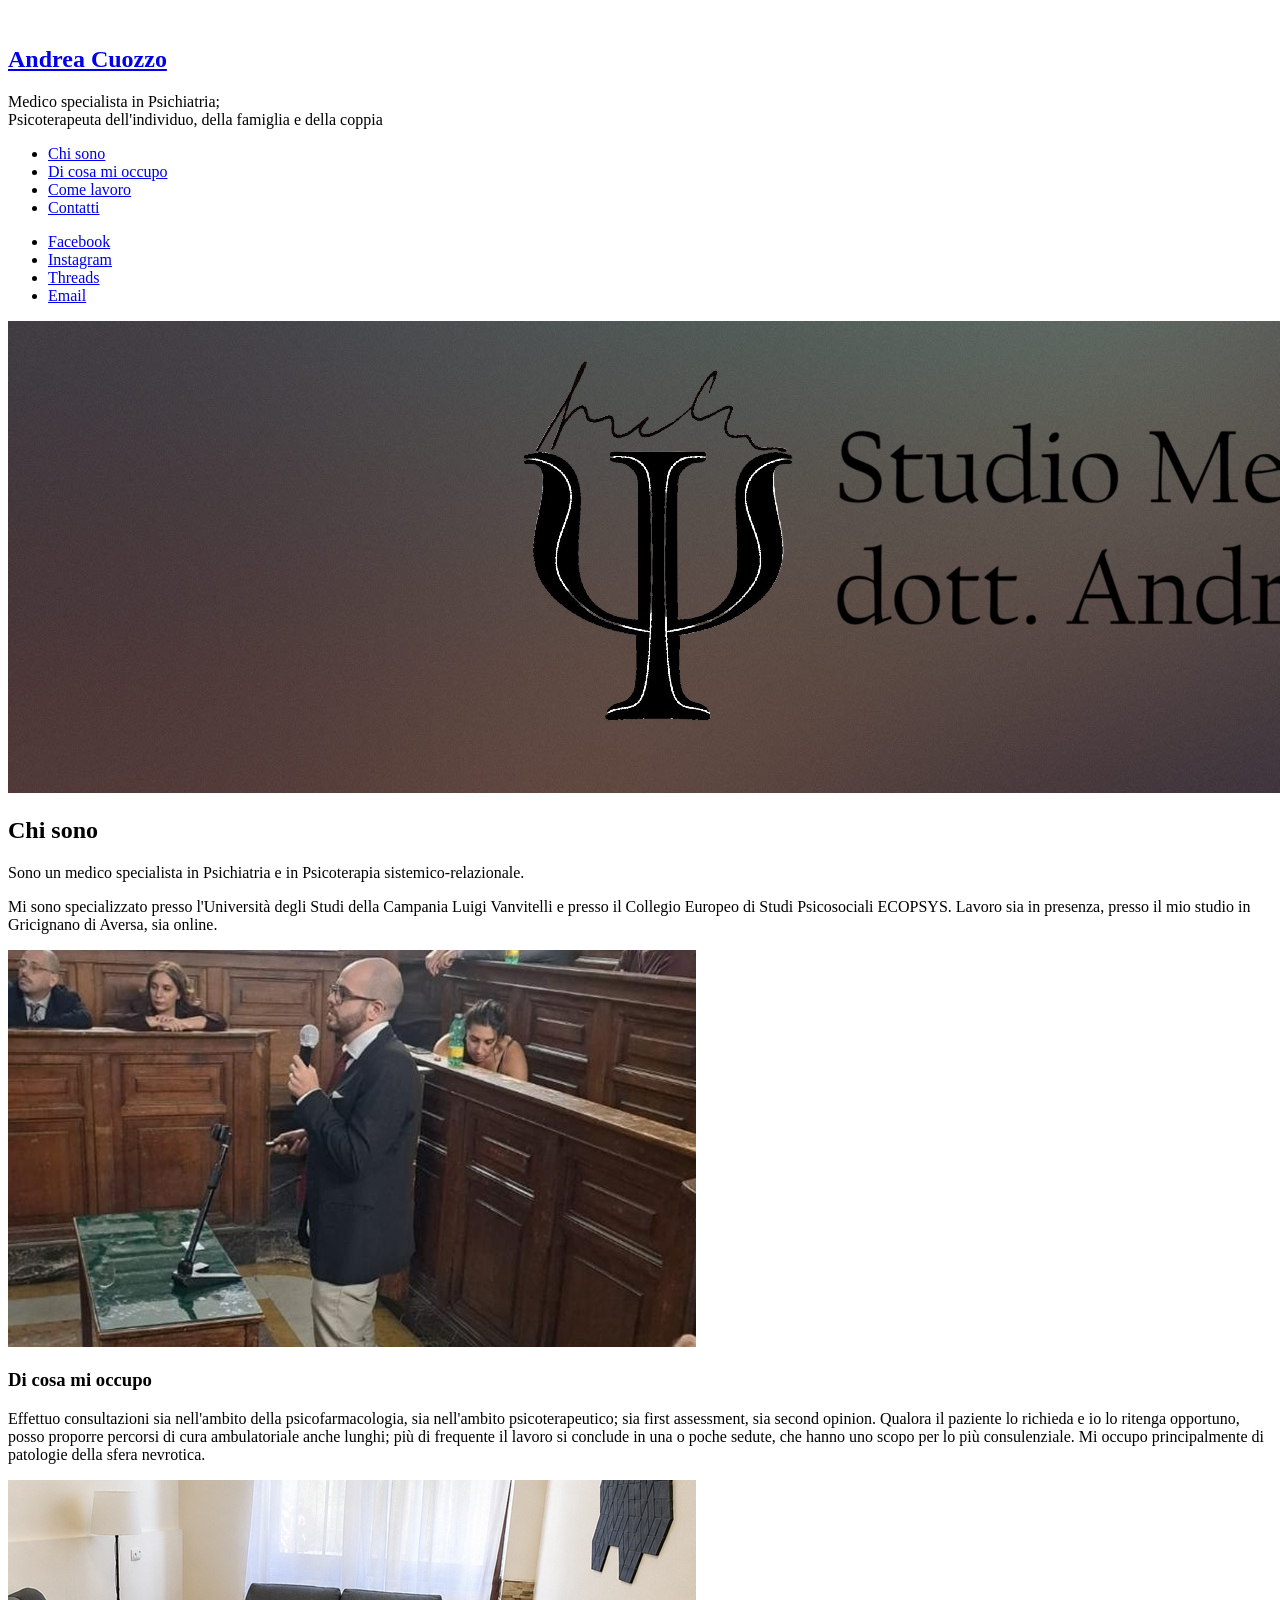
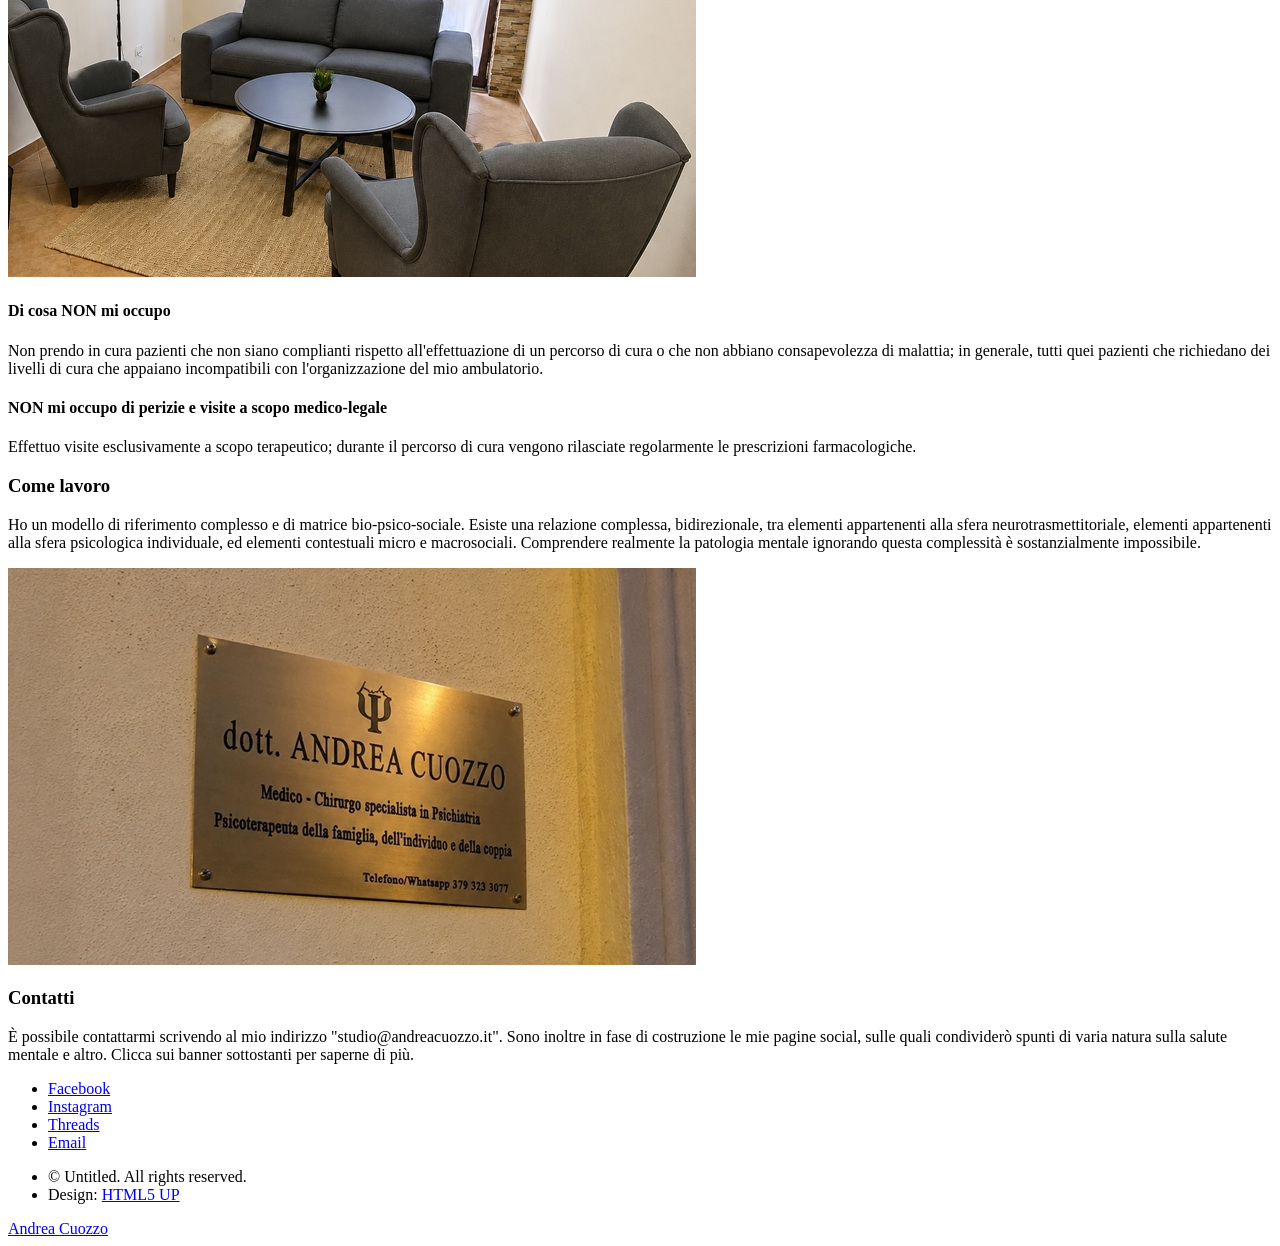
==== commit 2843acb1: "Add files via upload" ====
--- a/index.html
+++ b/index.html
@@ -15,463 +15,154 @@
 	<body class="is-preload">
 
 		<!-- Header -->
-			<section id="header">
-				<header>
-					<span class="image avatar"><img src="images/avatar.jpg" alt="" /></span>
-					<h1 id="logo"><a href="#">Andrea Cuozzo</a></h1>
-					<p>Medico specialista in Psichiatria;<br />
-					Psicoterapeuta dell'individuo, della famiglia e della coppia</p>
-				</header>
-				<nav id="nav">
-					<ul>
-						<li><a href="#one" class="active">Chi sono</a></li>
-						<li><a href="#two">Di cosa mi occupo</a></li>
-						<li><a href="#three">Come lavoro</a></li>
-						<li><a href="#four">Contatti</a></li>
-					</ul>
-				</nav>
-				<footer>
-					<ul class="icons">
-					
-						<li><a href="https://www.facebook.com/share/1FaY4hQFMv/" class="icon brands fa-facebook-f"><span class="label">Facebook</span></a></li>
-						<li><a href="https://www.instagram.com/psy.cuozzo/" class="icon brands fa-instagram"><span class="label">Instagram</span></a></li>
-						<li><a href="https://www.threads.com/@psy.cuozzo" class="icon brands fa-threads"><span class="label">Threads</span></a></li>
-						<li><a href="mailto:studio@andreacuozzo.it" class="icon solid fa-envelope"><span class="label">Email</span></a></li>
-					</ul>
-				</footer>
-			</section>
+		<section id="header">
+			<header>
+				<span class="image avatar"><img src="images/avatar.jpg" alt="" /></span>
+				<h1 id="logo"><a href="#">Andrea Cuozzo</a></h1>
+				<p>Medico specialista in Psichiatria;<br />
+				Psicoterapeuta dell'individuo, della famiglia e della coppia</p>
+			</header>
+			<nav id="nav">
+				<ul>
+					<li><a href="#one" class="active">Chi sono</a></li>
+					<li><a href="#two">Di cosa mi occupo</a></li>
+					<li><a href="#three">Come lavoro</a></li>
+					<li><a href="#four">Contatti</a></li>
+				</ul>
+			</nav>
+			<footer>
+				<ul class="icons">
+	<li>
+		<a href="https://www.facebook.com/share/1FaY4hQFMv/" target="_blank" rel="noopener noreferrer" class="icon brands fa-facebook-f">
+			<span class="label">Facebook</span>
+		</a>
+	</li>
+	<li>
+		<a href="https://www.instagram.com/psy.cuozzo/" target="_blank" rel="noopener noreferrer" class="icon brands fa-instagram">
+			<span class="label">Instagram</span>
+		</a>
+	</li>
+	<li>
+		<a href="https://www.threads.com/@psy.cuozzo" target="_blank" rel="noopener noreferrer" class="icon brands fa-threads">
+			<span class="label">Threads</span>
+		</a>
+	</li>
+	<li>
+		<a href="mailto:studio@andreacuozzo.it" class="icon solid fa-envelope">
+			<span class="label">Email</span>
+		</a>
+	</li>
+</ul>
+			</footer>
+		</section>
 
 		<!-- Wrapper -->
-			<div id="wrapper">
+		<div id="wrapper">
 
-				<!-- Main -->
-					<div id="main">
+			<!-- Main -->
+			<div id="main">
 
-						<!-- One -->
-							<section id="one">
-								<div class="image main" data-position="center">
-									<img src="images/banner.jpg" alt="" />
+				<!-- One -->
+				<section id="one">
+					<div class="image main" data-position="center">
+						<img src="images/banner.jpg" alt="" />
+					</div>
+					<div class="container">
+						<header class="major">
+							<h2>Chi sono</h2>
+							<p>Sono un medico specialista in Psichiatria e in Psicoterapia sistemico-relazionale.</p>
+						</header>
+						<p>Mi sono specializzato presso l'Università degli Studi della Campania Luigi Vanvitelli e presso il Collegio Europeo di Studi Psicosociali ECOPSYS. Lavoro sia in presenza, presso il mio studio in Gricignano di Aversa, sia online.</p>
+						<a href="#" class="image"><img src="images/pic01.jpg" alt="" /></a>
+					</div>
+				</section>
+
+				<!-- Two -->
+				<section id="two">
+					<div class="container">
+						<h3>Di cosa mi occupo</h3>
+						<p>Effettuo consultazioni sia nell'ambito della psicofarmacologia, sia nell'ambito psicoterapeutico; sia first assessment, sia second opinion. Qualora il paziente lo richieda e io lo ritenga opportuno, posso proporre percorsi di cura ambulatoriale anche lunghi; più di frequente il lavoro si conclude in una o poche sedute, che hanno uno scopo per lo più consulenziale. Mi occupo principalmente di patologie della sfera nevrotica.</p>
+						<a href="#" class="image"><img src="images/pic02.jpg" alt="" /></a>
+
+						<div class="features">
+							
+								<div class="inner">
+									<h4>Di cosa NON mi occupo</h4>
+									<p>Non prendo in cura pazienti che non siano complianti rispetto all'effettuazione di un percorso di cura o che non abbiano consapevolezza di malattia; in generale, tutti quei pazienti che richiedano dei livelli di cura che appaiano incompatibili con l'organizzazione del mio ambulatorio.</p>
 								</div>
-								<div class="container">
-									<header class="major">
-										<h2>Chi sono</h2>
-										<p>Sono un medico specialista in Psichiatria e uno Psicoterapia sistemico-relazionale.</p>
-									</header>
-									<p>Mi sono specializzato presso l'Università degli Studi della Campania Luigi Vanvitelli e presso il Collegio Europeo di Studi Psicosociali ECOPSYS. Lavoro sia nel pubblico, come dirigente psichiatra presso l'ASL di Caserta, distretto 23, sia come privato, presso il mio studio in Gricignano di Aversa e anche online .</p>
-								<a href="#" class="image"><img src="images/pic01.jpg" alt="" /></a></div>
-							</section>
+							
+							
+								<div class="inner">
+									<h4>NON mi occupo di perizie e visite a scopo medico-legale</h4>
+									<p>Effettuo visite esclusivamente a scopo terapeutico; durante il percorso di cura vengono rilasciate regolarmente le prescrizioni farmacologiche.</p>
+								</div>
+							
+						</div>
+					</div>
+				</section>
 
-						<!-- Two -->
-							<section id="two">
-								<div class="container">
-									<h3>Di cosa mi occupo</h3>
-									<p>Effettuo consultazioni sia nell'ambito della psicofarmacologia, sia nell'ambito psicoterapeutico; sia first assesment, sia second opinion. Qualora ci sia il paziente me lo richieda e io lo valuti opportuno, posso proporre percorsi di cura ambulatoriale anche lunghi; più di frequente il lavoro si conclude in una o poche sedute, che hanno uno scopo per lo più consulenziale. Mi occupo principalmente di patologie della sfera nevrotica.</p>
-									<a href="#" class="image"><img src="images/pic02.jpg" alt="" /></a><div class="features">
-										<article>
-											
-											<div class="inner">
-												<h4>Di cosa NON mi occupo</h4>
-												<p>Non prendo in cura pazienti che non siano complianti rispetto all'effettuazione di un percorso di cura o che non abbiano consapevolezza di malattia; in generale, tutti quei pazienti che richiedano dei livelli di cura che appaiano incompatibili con l'organizzazione del mio ambulatorio.</p>
-											</div>
-										</article>
-										<article>
-											
-											<div class="inner">
-												<h4>NON mi occupo di perizie e visite a scopo medico-legale</h4>
-												<p>Effetto visite esclusivamente a scopo terapeutico; nel corso del percorso di cura vengono rilasciate regolarmente le prescrizioni farmacologiche ed è possibile richiedere, sotto compenso, una relazione clinica che non ha valore medico-legale.</p>
-											</div>
-										</article>
-										<article>
-											
-											<div class="inner">
-																						</article>
-									</div>
-								</div>
-							</section></div>
-									
-							</section>
+				<!-- Three -->
+				<section id="three">
+					<div class="container">
+						<h3>Come lavoro</h3>
+						<p>Ho un modello di riferimento complesso e di matrice bio-psico-sociale. Esiste una relazione complessa, bidirezionale, tra elementi appartenenti alla sfera neurotrasmettitoriale, elementi appartenenti alla sfera psicologica individuale, ed elementi contestuali micro e macrosociali. Comprendere realmente la patologia mentale ignorando questa complessità è sostanzialmente impossibile.</p>
+						<a href="#" class="image"><img src="images/pic03.jpg" alt="" /></a>
+					</div>
+				</section>
 
-						<!-- Three -->
-							<section id="three">
-								<div class="container">
-									<h3>Come lavoro</h3>
-									<p>Ho un modello di riferimento complesso e di matrice bio-psico-sociale. Esiste una relazione complessa, bidirezionale, tra elementi appartenti alla sfera neurotrasmettitoriale, elementi appartenenti alla sfera psicologica individuale, ed elementi contestuali micro e macrosociali. Comprendere realmente la patologia mentale ignorando questa complessità è sostanzialmente impossibile.</p>
-									<a href="#" class="image"><img src="images/pic03.jpg" alt="" /></a>
-
-						<!-- Four -->
-							<section id="four">
-								<div class="container">
-									<h3>Contatti</h3>
-									<p>È possibile richiedere un contatto con me scrivendo al mio indirizzo "studio@andreacuozzo.it". Sono inoltre in fase di costruzione le mie pagine social, sulle quali condividerò spunti di varia natura sulla salute mentale e altro. Clicca sui banner sottostanti per saperne di più.</p>
-									<footer>
-					<ul class="icons">
-					
-						<li><a href="https://www.facebook.com/share/1FaY4hQFMv/" class="icon brands fa-facebook-f"><span class="label">Facebook</span></a></li>
-						<li><a href="https://www.instagram.com/psy.cuozzo/" class="icon brands fa-instagram"><span class="label">Instagram</span></a></li>
-						<li><a href="https://www.threads.com/@psy.cuozzo" class="icon brands fa-threads"><span class="label">Threads</span></a></li>
-						<li><a href="mailto:studio@andreacuozzo.it" class="icon solid fa-envelope"><span class="label">Email</span></a></li>
-					</ul>
-				</footer>
-			
-												</ul>
-											</div>
-										</div>
-									</form>
-								</div>
-							</section>
-
-						<!-- Five -->
-						<!--
-							<section id="five">
-								<div class="container">
-									<h3>Elements</h3>
-
-									<section>
-										<h4>Text</h4>
-										<p>This is <b>bold</b> and this is <strong>strong</strong>. This is <i>italic</i> and this is <em>emphasized</em>.
-										This is <sup>superscript</sup> text and this is <sub>subscript</sub> text.
-										This is <u>underlined</u> and this is code: <code>for (;;) { ... }</code>. Finally, <a href="#">this is a link</a>.</p>
-										<hr />
-										<header>
-											<h4>Heading with a Subtitle</h4>
-											<p>Lorem ipsum dolor sit amet nullam id egestas urna aliquam</p>
-										</header>
-										<p>Nunc lacinia ante nunc ac lobortis. Interdum adipiscing gravida odio porttitor sem non mi integer non faucibus ornare mi ut ante amet placerat aliquet. Volutpat eu sed ante lacinia sapien lorem accumsan varius montes viverra nibh in adipiscing blandit tempus accumsan.</p>
-										<header>
-											<h5>Heading with a Subtitle</h5>
-											<p>Lorem ipsum dolor sit amet nullam id egestas urna aliquam</p>
-										</header>
-										<p>Nunc lacinia ante nunc ac lobortis. Interdum adipiscing gravida odio porttitor sem non mi integer non faucibus ornare mi ut ante amet placerat aliquet. Volutpat eu sed ante lacinia sapien lorem accumsan varius montes viverra nibh in adipiscing blandit tempus accumsan.</p>
-										<hr />
-										<h2>Heading Level 2</h2>
-										<h3>Heading Level 3</h3>
-										<h4>Heading Level 4</h4>
-										<h5>Heading Level 5</h5>
-										<h6>Heading Level 6</h6>
-										<hr />
-										<h5>Blockquote</h5>
-										<blockquote>Fringilla nisl. Donec accumsan interdum nisi, quis tincidunt felis sagittis eget tempus euismod. Vestibulum ante ipsum primis in faucibus vestibulum. Blandit adipiscing eu felis iaculis volutpat ac adipiscing accumsan faucibus. Vestibulum ante ipsum primis in faucibus lorem ipsum dolor sit amet nullam adipiscing eu felis.</blockquote>
-										<h5>Preformatted</h5>
-										<pre><code>i = 0;
-
-while (!deck.isInOrder()) {
-    print 'Iteration ' + i;
-    deck.shuffle();
-    i++;
-}
-
-print 'It took ' + i + ' iterations to sort the deck.';</code></pre>
-									</section>
-
-									<section>
-										<h4>Lists</h4>
-										<div class="row">
-											<div class="col-6 col-12-xsmall">
-												<h5>Unordered</h5>
-												<ul>
-													<li>Dolor pulvinar etiam magna etiam.</li>
-													<li>Sagittis adipiscing lorem eleifend.</li>
-													<li>Felis enim feugiat dolore viverra.</li>
-												</ul>
-												<h5>Alternate</h5>
-												<ul class="alt">
-													<li>Dolor pulvinar etiam magna etiam.</li>
-													<li>Sagittis adipiscing lorem eleifend.</li>
-													<li>Felis enim feugiat dolore viverra.</li>
-												</ul>
-											</div>
-											<div class="col-6 col-12-xsmall">
-												<h5>Ordered</h5>
-												<ol>
-													<li>Dolor pulvinar etiam magna etiam.</li>
-													<li>Etiam vel felis at lorem sed viverra.</li>
-													<li>Felis enim feugiat dolore viverra.</li>
-													<li>Dolor pulvinar etiam magna etiam.</li>
-													<li>Etiam vel felis at lorem sed viverra.</li>
-													<li>Felis enim feugiat dolore viverra.</li>
-												</ol>
-												<h5>Icons</h5>
-												<ul class="icons">
-													<li><a href="#" class="icon brands fa-twitter"><span class="label">Twitter</span></a></li>
-													<li><a href="#" class="icon brands fa-facebook-f"><span class="label">Facebook</span></a></li>
-													<li><a href="#" class="icon brands fa-instagram"><span class="label">Instagram</span></a></li>
-													<li><a href="#" class="icon brands fa-github"><span class="label">Github</span></a></li>
-													<li><a href="#" class="icon brands fa-dribbble"><span class="label">Dribbble</span></a></li>
-													<li><a href="#" class="icon brands fa-tumblr"><span class="label">Tumblr</span></a></li>
-												</ul>
-											</div>
-										</div>
-										<h5>Actions</h5>
-										<ul class="actions">
-											<li><a href="#" class="button primary">Default</a></li>
-											<li><a href="#" class="button">Default</a></li>
-											<li><a href="#" class="button alt">Default</a></li>
-										</ul>
-										<ul class="actions small">
-											<li><a href="#" class="button primary small">Small</a></li>
-											<li><a href="#" class="button small">Small</a></li>
-											<li><a href="#" class="button alt small">Small</a></li>
-										</ul>
-										<div class="row">
-											<div class="col-3 col-6-medium col-12-xsmall">
-												<ul class="actions stacked">
-													<li><a href="#" class="button primary">Default</a></li>
-													<li><a href="#" class="button">Default</a></li>
-													<li><a href="#" class="button alt">Default</a></li>
-												</ul>
-											</div>
-											<div class="col-3 col-6 col-12-xsmall">
-												<ul class="actions stacked">
-													<li><a href="#" class="button primary small">Small</a></li>
-													<li><a href="#" class="button small">Small</a></li>
-													<li><a href="#" class="button alt small">Small</a></li>
-												</ul>
-											</div>
-											<div class="col-3 col-6-medium col-12-xsmall">
-												<ul class="actions stacked">
-													<li><a href="#" class="button primary fit">Default</a></li>
-													<li><a href="#" class="button fit">Default</a></li>
-													<li><a href="#" class="button alt fit">Default</a></li>
-												</ul>
-											</div>
-											<div class="col-3 col-6-medium col-12-xsmall">
-												<ul class="actions stacked">
-													<li><a href="#" class="button primary small fit">Small</a></li>
-													<li><a href="#" class="button small fit">Small</a></li>
-													<li><a href="#" class="button alt small fit">Small</a></li>
-												</ul>
-											</div>
-										</div>
-									</section>
-
-									<section>
-										<h4>Table</h4>
-										<h5>Default</h5>
-										<div class="table-wrapper">
-											<table>
-												<thead>
-													<tr>
-														<th>Name</th>
-														<th>Description</th>
-														<th>Price</th>
-													</tr>
-												</thead>
-												<tbody>
-													<tr>
-														<td>Item One</td>
-														<td>Ante turpis integer aliquet porttitor.</td>
-														<td>29.99</td>
-													</tr>
-													<tr>
-														<td>Item Two</td>
-														<td>Vis ac commodo adipiscing arcu aliquet.</td>
-														<td>19.99</td>
-													</tr>
-													<tr>
-														<td>Item Three</td>
-														<td> Morbi faucibus arcu accumsan lorem.</td>
-														<td>29.99</td>
-													</tr>
-													<tr>
-														<td>Item Four</td>
-														<td>Vitae integer tempus condimentum.</td>
-														<td>19.99</td>
-													</tr>
-													<tr>
-														<td>Item Five</td>
-														<td>Ante turpis integer aliquet porttitor.</td>
-														<td>29.99</td>
-													</tr>
-												</tbody>
-												<tfoot>
-													<tr>
-														<td colspan="2"></td>
-														<td>100.00</td>
-													</tr>
-												</tfoot>
-											</table>
-										</div>
-
-										<h5>Alternate</h5>
-										<div class="table-wrapper">
-											<table class="alt">
-												<thead>
-													<tr>
-														<th>Name</th>
-														<th>Description</th>
-														<th>Price</th>
-													</tr>
-												</thead>
-												<tbody>
-													<tr>
-														<td>Item One</td>
-														<td>Ante turpis integer aliquet porttitor.</td>
-														<td>29.99</td>
-													</tr>
-													<tr>
-														<td>Item Two</td>
-														<td>Vis ac commodo adipiscing arcu aliquet.</td>
-														<td>19.99</td>
-													</tr>
-													<tr>
-														<td>Item Three</td>
-														<td> Morbi faucibus arcu accumsan lorem.</td>
-														<td>29.99</td>
-													</tr>
-													<tr>
-														<td>Item Four</td>
-														<td>Vitae integer tempus condimentum.</td>
-														<td>19.99</td>
-													</tr>
-													<tr>
-														<td>Item Five</td>
-														<td>Ante turpis integer aliquet porttitor.</td>
-														<td>29.99</td>
-													</tr>
-												</tbody>
-												<tfoot>
-													<tr>
-														<td colspan="2"></td>
-														<td>100.00</td>
-													</tr>
-												</tfoot>
-											</table>
-										</div>
-									</section>
-
-									<section>
-										<h4>Buttons</h4>
-										<ul class="actions">
-											<li><a href="#" class="button primary">Primary</a></li>
-											<li><a href="#" class="button">Default</a></li>
-											<li><a href="#" class="button alt">Alternate</a></li>
-										</ul>
-										<ul class="actions">
-											<li><a href="#" class="button primary large">Large</a></li>
-											<li><a href="#" class="button">Default</a></li>
-											<li><a href="#" class="button alt small">Small</a></li>
-										</ul>
-										<ul class="actions fit">
-											<li><a href="#" class="button primary fit">Fit</a></li>
-											<li><a href="#" class="button fit">Fit</a></li>
-											<li><a href="#" class="button alt fit">Fit</a></li>
-										</ul>
-										<ul class="actions fit small">
-											<li><a href="#" class="button primary fit small">Fit + Small</a></li>
-											<li><a href="#" class="button fit small">Fit + Small</a></li>
-											<li><a href="#" class="button alt fit small">Fit + Small</a></li>
-										</ul>
-										<ul class="actions">
-											<li><a href="#" class="button primary icon solid fa-download">Icon</a></li>
-											<li><a href="#" class="button icon solid fa-download">Icon</a></li>
-											<li><a href="#" class="button alt icon solid fa-check">Icon</a></li>
-										</ul>
-										<ul class="actions">
-											<li><span class="button primary disabled">Primary</span></li>
-											<li><span class="button disabled">Default</span></li>
-											<li><span class="button alt disabled">Alternate</span></li>
-										</ul>
-									</section>
-
-									<section>
-										<h4>Form</h4>
-										<form method="post" action="#">
-											<div class="row gtr-uniform">
-												<div class="col-6 col-12-xsmall">
-													<input type="text" name="demo-name" id="demo-name" value="" placeholder="Name" />
-												</div>
-												<div class="col-6 col-12-xsmall">
-													<input type="email" name="demo-email" id="demo-email" value="" placeholder="Email" />
-												</div>
-												<div class="col-12">
-													<select name="demo-category" id="demo-category">
-														<option value="">- Category -</option>
-														<option value="1">Manufacturing</option>
-														<option value="1">Shipping</option>
-														<option value="1">Administration</option>
-														<option value="1">Human Resources</option>
-													</select>
-												</div>
-												<div class="col-4 col-12-medium">
-													<input type="radio" id="demo-priority-low" name="demo-priority" checked>
-													<label for="demo-priority-low">Low Priority</label>
-												</div>
-												<div class="col-4 col-12-medium">
-													<input type="radio" id="demo-priority-normal" name="demo-priority">
-													<label for="demo-priority-normal">Normal Priority</label>
-												</div>
-												<div class="col-4 col-12-medium">
-													<input type="radio" id="demo-priority-high" name="demo-priority">
-													<label for="demo-priority-high">High Priority</label>
-												</div>
-												<div class="col-6 col-12-medium">
-													<input type="checkbox" id="demo-copy" name="demo-copy">
-													<label for="demo-copy">Email me a copy of this message</label>
-												</div>
-												<div class="col-6 col-12-medium">
-													<input type="checkbox" id="demo-human" name="demo-human" checked>
-													<label for="demo-human">I am a human and not a robot</label>
-												</div>
-												<div class="col-12">
-													<textarea name="demo-message" id="demo-message" placeholder="Enter your message" rows="6"></textarea>
-												</div>
-												<div class="col-12">
-													<ul class="actions">
-														<li><input type="submit" value="Send Message" /></li>
-														<li><input type="reset" value="Reset" class="alt" /></li>
-													</ul>
-												</div>
-											</div>
-										</form>
-									</section>
-
-									<section>
-										<h4>Image</h4>
-										<h5>Fit</h5>
-										<span class="image fit"><img src="images/banner.jpg" alt="" /></span>
-										<div class="box alt">
-											<div class="row gtr-50 gtr-uniform">
-												<div class="col-4"><span class="image fit"><img src="images/pic01.jpg" alt="" /></span></div>
-												<div class="col-4"><span class="image fit"><img src="images/pic02.jpg" alt="" /></span></div>
-												<div class="col-4"><span class="image fit"><img src="images/pic03.jpg" alt="" /></span></div>
-												<div class="col-4"><span class="image fit"><img src="images/pic02.jpg" alt="" /></span></div>
-												<div class="col-4"><span class="image fit"><img src="images/pic03.jpg" alt="" /></span></div>
-												<div class="col-4"><span class="image fit"><img src="images/pic01.jpg" alt="" /></span></div>
-												<div class="col-4"><span class="image fit"><img src="images/pic03.jpg" alt="" /></span></div>
-												<div class="col-4"><span class="image fit"><img src="images/pic01.jpg" alt="" /></span></div>
-												<div class="col-4"><span class="image fit"><img src="images/pic02.jpg" alt="" /></span></div>
-											</div>
-										</div>
-										<h5>Left &amp; Right</h5>
-										<p><span class="image left"><img src="images/avatar.jpg" alt="" /></span>Fringilla nisl. Donec accumsan interdum nisi, quis tincidunt felis sagittis eget. tempus euismod. Vestibulum ante ipsum primis in faucibus vestibulum. Blandit adipiscing eu felis iaculis volutpat ac adipiscing accumsan eu faucibus. Integer ac pellentesque praesent tincidunt felis sagittis eget. tempus euismod. Vestibulum ante ipsum primis in faucibus vestibulum. Blandit adipiscing eu felis iaculis volutpat ac adipiscing accumsan eu faucibus. Integer ac pellentesque praesent. Donec accumsan interdum nisi, quis tincidunt felis sagittis eget. tempus euismod. Vestibulum ante ipsum primis in faucibus vestibulum. Blandit adipiscing eu felis iaculis volutpat ac adipiscing accumsan eu faucibus. Integer ac pellentesque praesent tincidunt felis sagittis eget. tempus euismod. Vestibulum ante ipsum primis in faucibus vestibulum. Blandit adipiscing eu felis iaculis volutpat ac adipiscing accumsan eu faucibus. Integer ac pellentesque praesent.</p>
-										<p><span class="image right"><img src="images/avatar.jpg" alt="" /></span>Fringilla nisl. Donec accumsan interdum nisi, quis tincidunt felis sagittis eget. tempus euismod. Vestibulum ante ipsum primis in faucibus vestibulum. Blandit adipiscing eu felis iaculis volutpat ac adipiscing accumsan eu faucibus. Integer ac pellentesque praesent tincidunt felis sagittis eget. tempus euismod. Vestibulum ante ipsum primis in faucibus vestibulum. Blandit adipiscing eu felis iaculis volutpat ac adipiscing accumsan eu faucibus. Integer ac pellentesque praesent. Donec accumsan interdum nisi, quis tincidunt felis sagittis eget. tempus euismod. Vestibulum ante ipsum primis in faucibus vestibulum. Blandit adipiscing eu felis iaculis volutpat ac adipiscing accumsan eu faucibus. Integer ac pellentesque praesent tincidunt felis sagittis eget. tempus euismod. Vestibulum ante ipsum primis in faucibus vestibulum. Blandit adipiscing eu felis iaculis volutpat ac adipiscing accumsan eu faucibus. Integer ac pellentesque praesent.</p>
-									</section>
-
-								</div>
-							</section>
-						-->
-
+				<!-- Four -->
+				<section id="four">
+					<div class="container">
+						<h3>Contatti</h3>
+						<p>È possibile contattarmi scrivendo al mio indirizzo "studio@andreacuozzo.it". Sono inoltre in fase di costruzione le mie pagine social, sulle quali condividerò spunti di varia natura sulla salute mentale e altro. Clicca sui banner sottostanti per saperne di più.</p>
+						<footer>
+							<ul class="icons">
+	<li>
+		<a href="https://www.facebook.com/share/1FaY4hQFMv/" target="_blank" rel="noopener noreferrer" class="icon brands fa-facebook-f">
+			<span class="label">Facebook</span>
+		</a>
+	</li>
+	<li>
+		<a href="https://www.instagram.com/psy.cuozzo/" target="_blank" rel="noopener noreferrer" class="icon brands fa-instagram">
+			<span class="label">Instagram</span>
+		</a>
+	</li>
+	<li>
+		<a href="https://www.threads.com/@psy.cuozzo" target="_blank" rel="noopener noreferrer" class="icon brands fa-threads">
+			<span class="label">Threads</span>
+		</a>
+	</li>
+	<li>
+		<a href="mailto:studio@andreacuozzo.it" class="icon solid fa-envelope">
+			<span class="label">Email</span>
+		</a>
+	</li>
+</ul>
+						</footer>
 					</div>
-
-				<!-- Footer -->
-					<section id="footer">
-						<div class="container">
-							<ul class="copyright">
-								<li>&copy; Untitled. All rights reserved.</li><li>Design: <a href="http://html5up.net">HTML5 UP</a></li>
-							</ul>
-						</div>
-					</section>
+				</section>
 
 			</div>
 
+			<!-- Footer -->
+			<section id="footer">
+				<div class="container">
+					<ul class="copyright">
+						<li>&copy; Untitled. All rights reserved.</li><li>Design: <a href="http://html5up.net">HTML5 UP</a></li>
+					</ul>
+				</div>
+			</section>
+
+		</div>
+
 		<!-- Scripts -->
-			<script src="assets/js/jquery.min.js"></script>
-			<script src="assets/js/jquery.scrollex.min.js"></script>
-			<script src="assets/js/jquery.scrolly.min.js"></script>
-			<script src="assets/js/browser.min.js"></script>
-			<script src="assets/js/breakpoints.min.js"></script>
-			<script src="assets/js/util.js"></script>
-			<script src="assets/js/main.js"></script>
+		<script src="assets/js/jquery.min.js"></script>
+		<script src="assets/js/jquery.scrollex.min.js"></script>
+		<script src="assets/js/jquery.scrolly.min.js"></script>
+		<script src="assets/js/browser.min.js"></script>
+		<script src="assets/js/breakpoints.min.js"></script>
+		<script src="assets/js/util.js"></script>
+		<script src="assets/js/main.js"></script>
 
 	</body>
 </html>
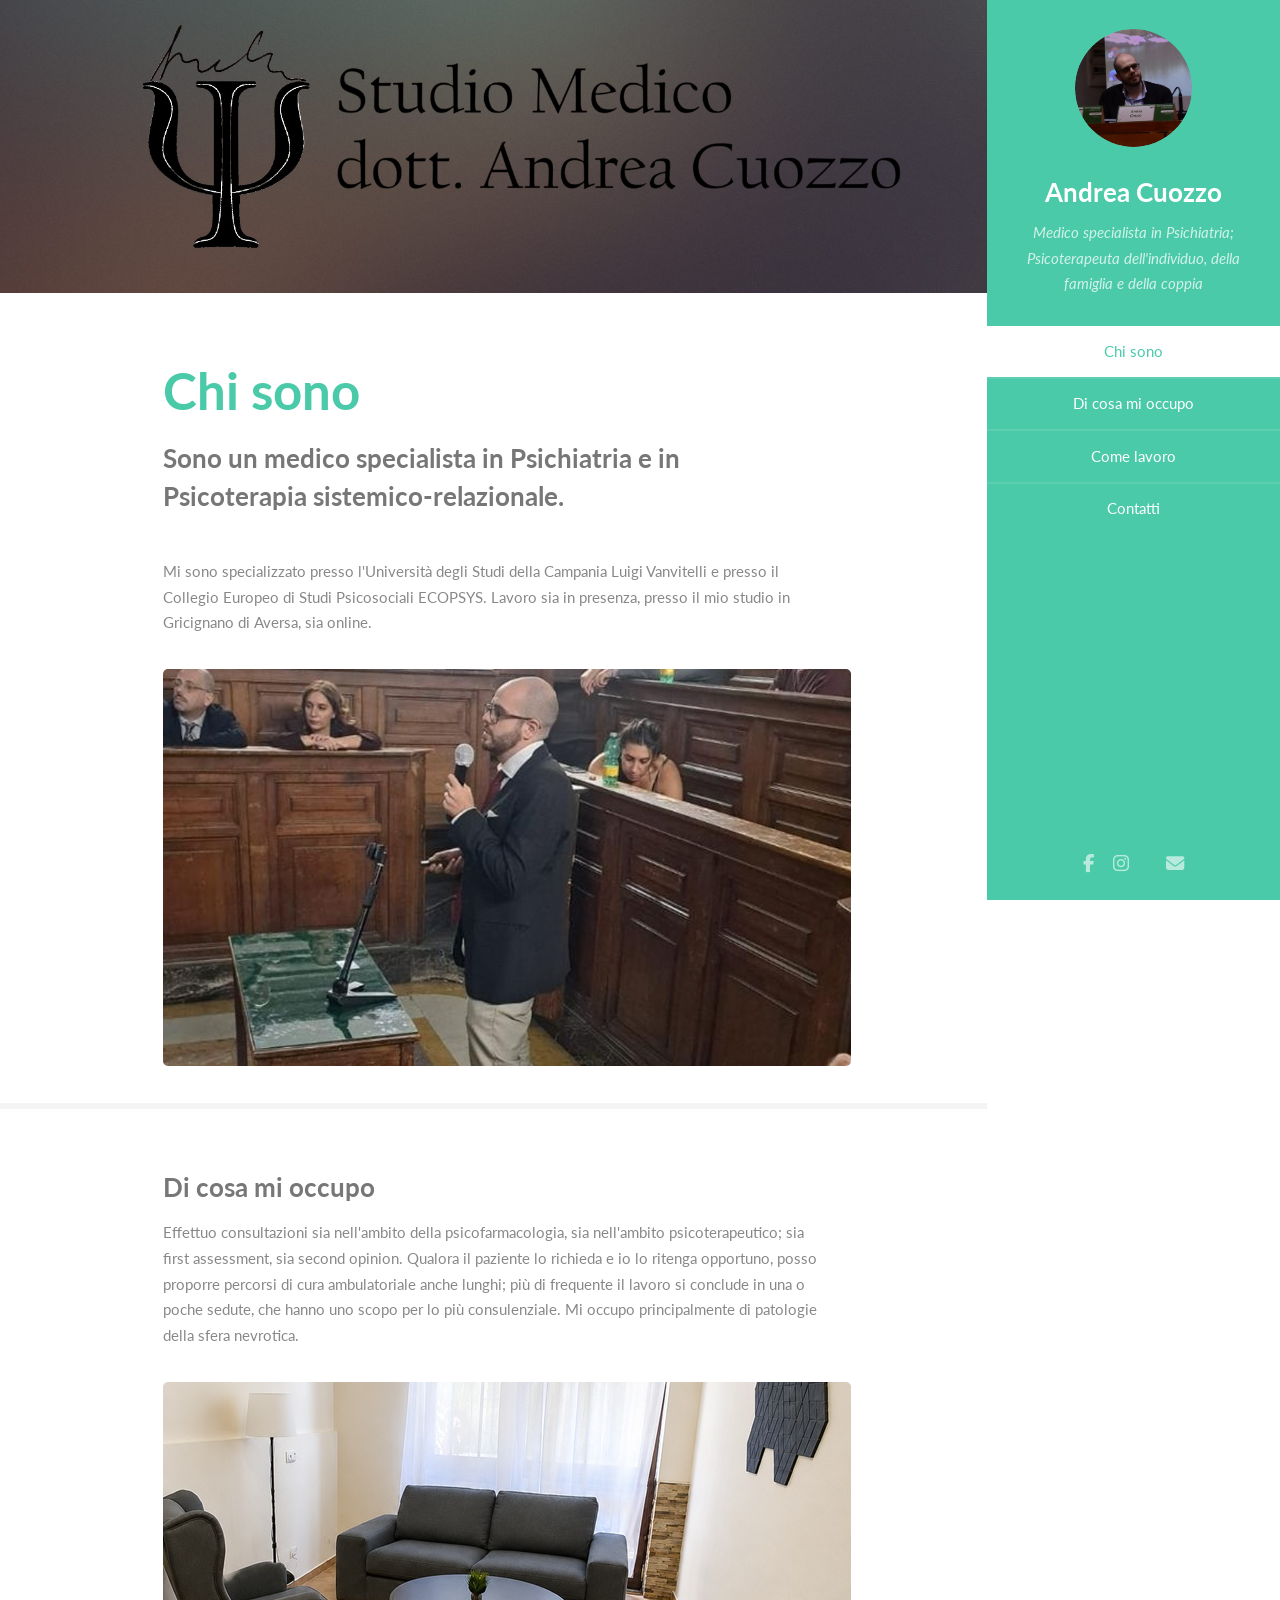
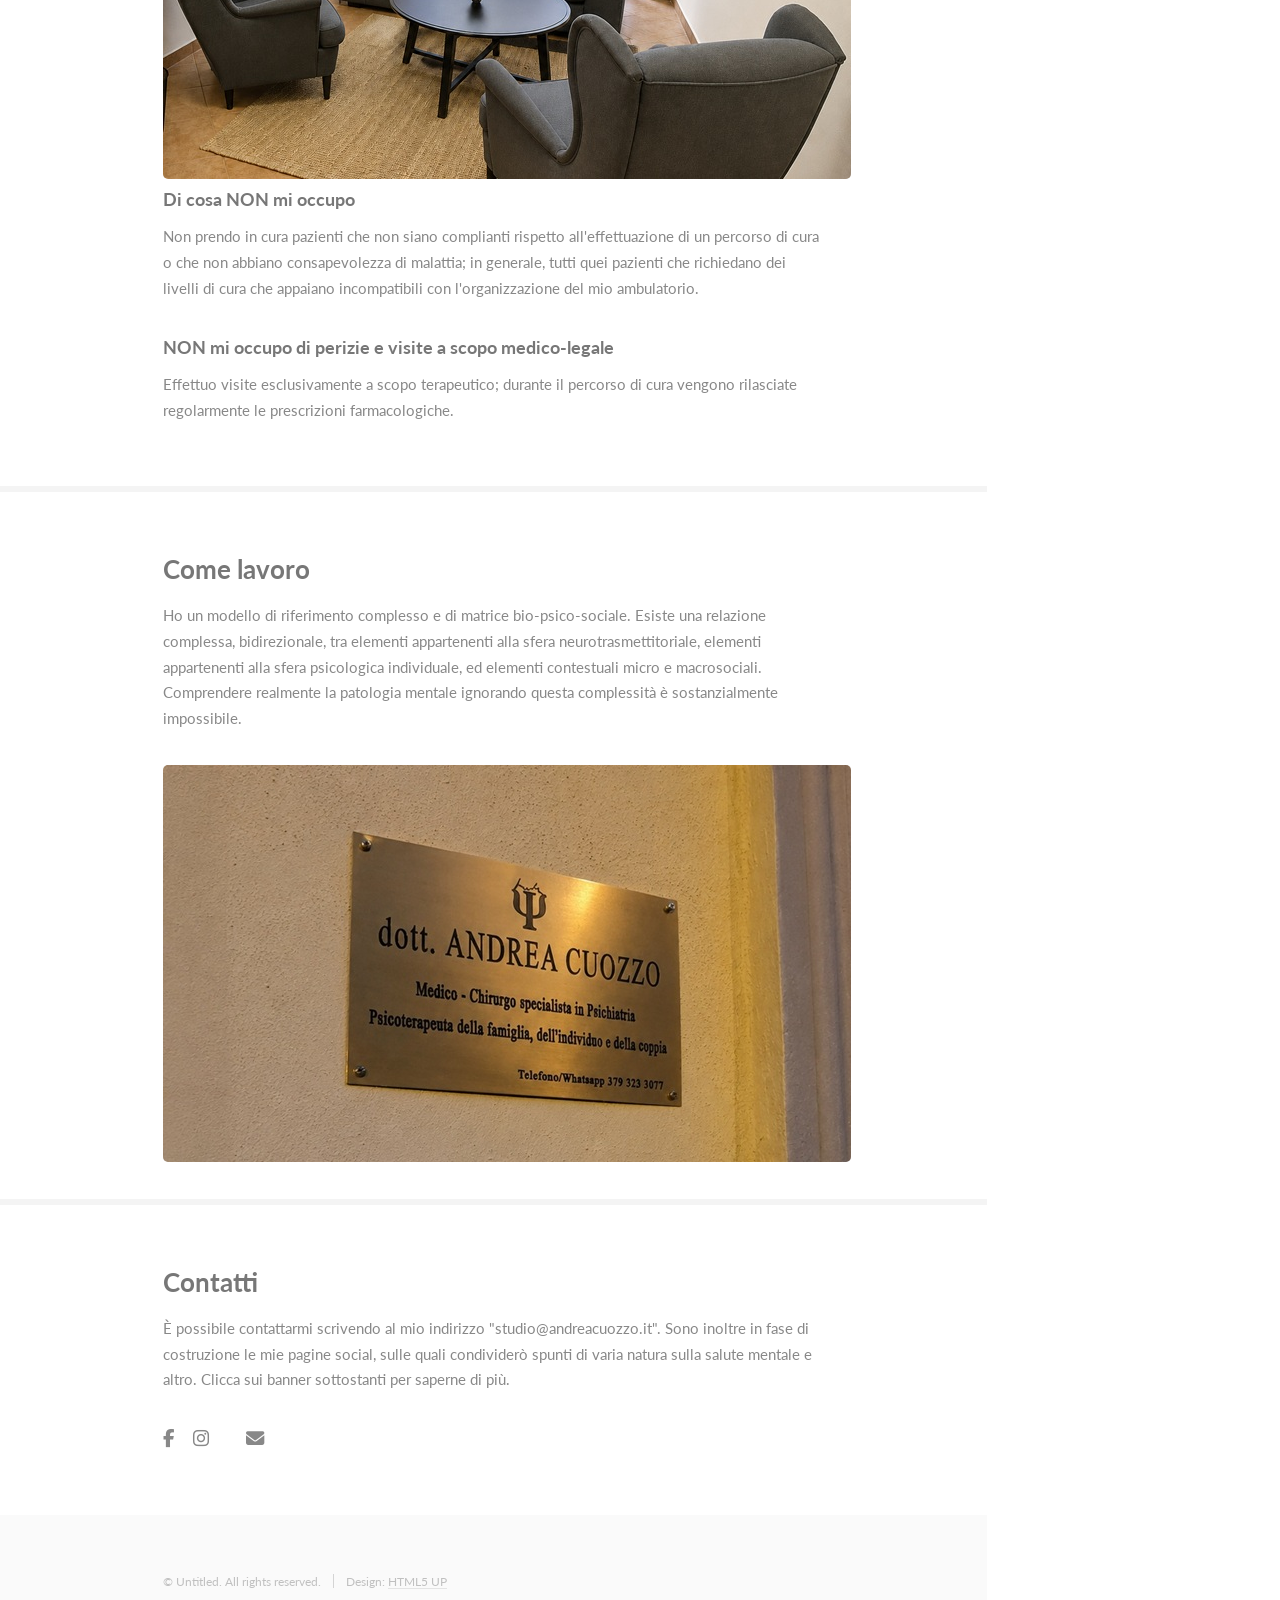
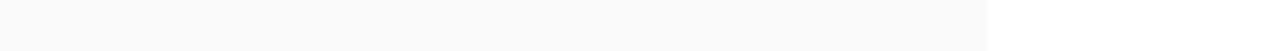
==== commit 58a6df02: "Revise index.html and update stylesheet version Updated the HTML structure and added versioning to t" ====
--- a/index.html
+++ b/index.html
@@ -9,7 +9,7 @@
 		<title>dott. Andrea Cuozzo</title>
 		<meta charset="utf-8" />
 		<meta name="viewport" content="width=device-width, initial-scale=1, user-scalable=no" />
-		<link rel="stylesheet" href="assets/css/main.css" />
+		<link rel="stylesheet" href="assets/css/main.css?v=2" />
 		<link rel="stylesheet" href="https://cdnjs.cloudflare.com/ajax/libs/font-awesome/6.5.2/css/all.min.css">
 	</head>
 	<body class="is-preload">
@@ -165,4 +165,4 @@
 		<script src="assets/js/main.js"></script>
 
 	</body>
-</html>+</html>
--- a/assets/css/main.css
+++ b/assets/css/main.css
@@ -3313,4 +3313,49 @@
 				padding: 0;
 			}
 
-	}+	}
+
+/* Responsive images: centered, proportional, and mobile-friendly.
+   Desktop layout is left unchanged; these rules apply only on phones/tablets. */
+@media screen and (max-width: 736px) {
+
+	/* Standard content images */
+	.image:not(.main):not(.avatar) {
+		display: block;
+		width: 100%;
+		max-width: 100%;
+		margin-left: auto;
+		margin-right: auto;
+		text-align: center;
+	}
+
+	.image:not(.main):not(.avatar) img {
+		display: block;
+		max-width: 100%;
+		width: auto;
+		height: auto;
+		margin-left: auto;
+		margin-right: auto;
+		object-fit: contain;
+		object-position: center;
+	}
+
+	/* Main banner: no fixed height on mobile, no deformation, centered image */
+	.image.main {
+		height: auto;
+		overflow: hidden;
+	}
+
+	.image.main[data-position] img,
+	.image.main img {
+		position: relative;
+		top: auto;
+		left: auto;
+		display: block;
+		width: 100%;
+		max-width: 100%;
+		height: auto;
+		object-fit: contain;
+		object-position: center;
+	}
+}
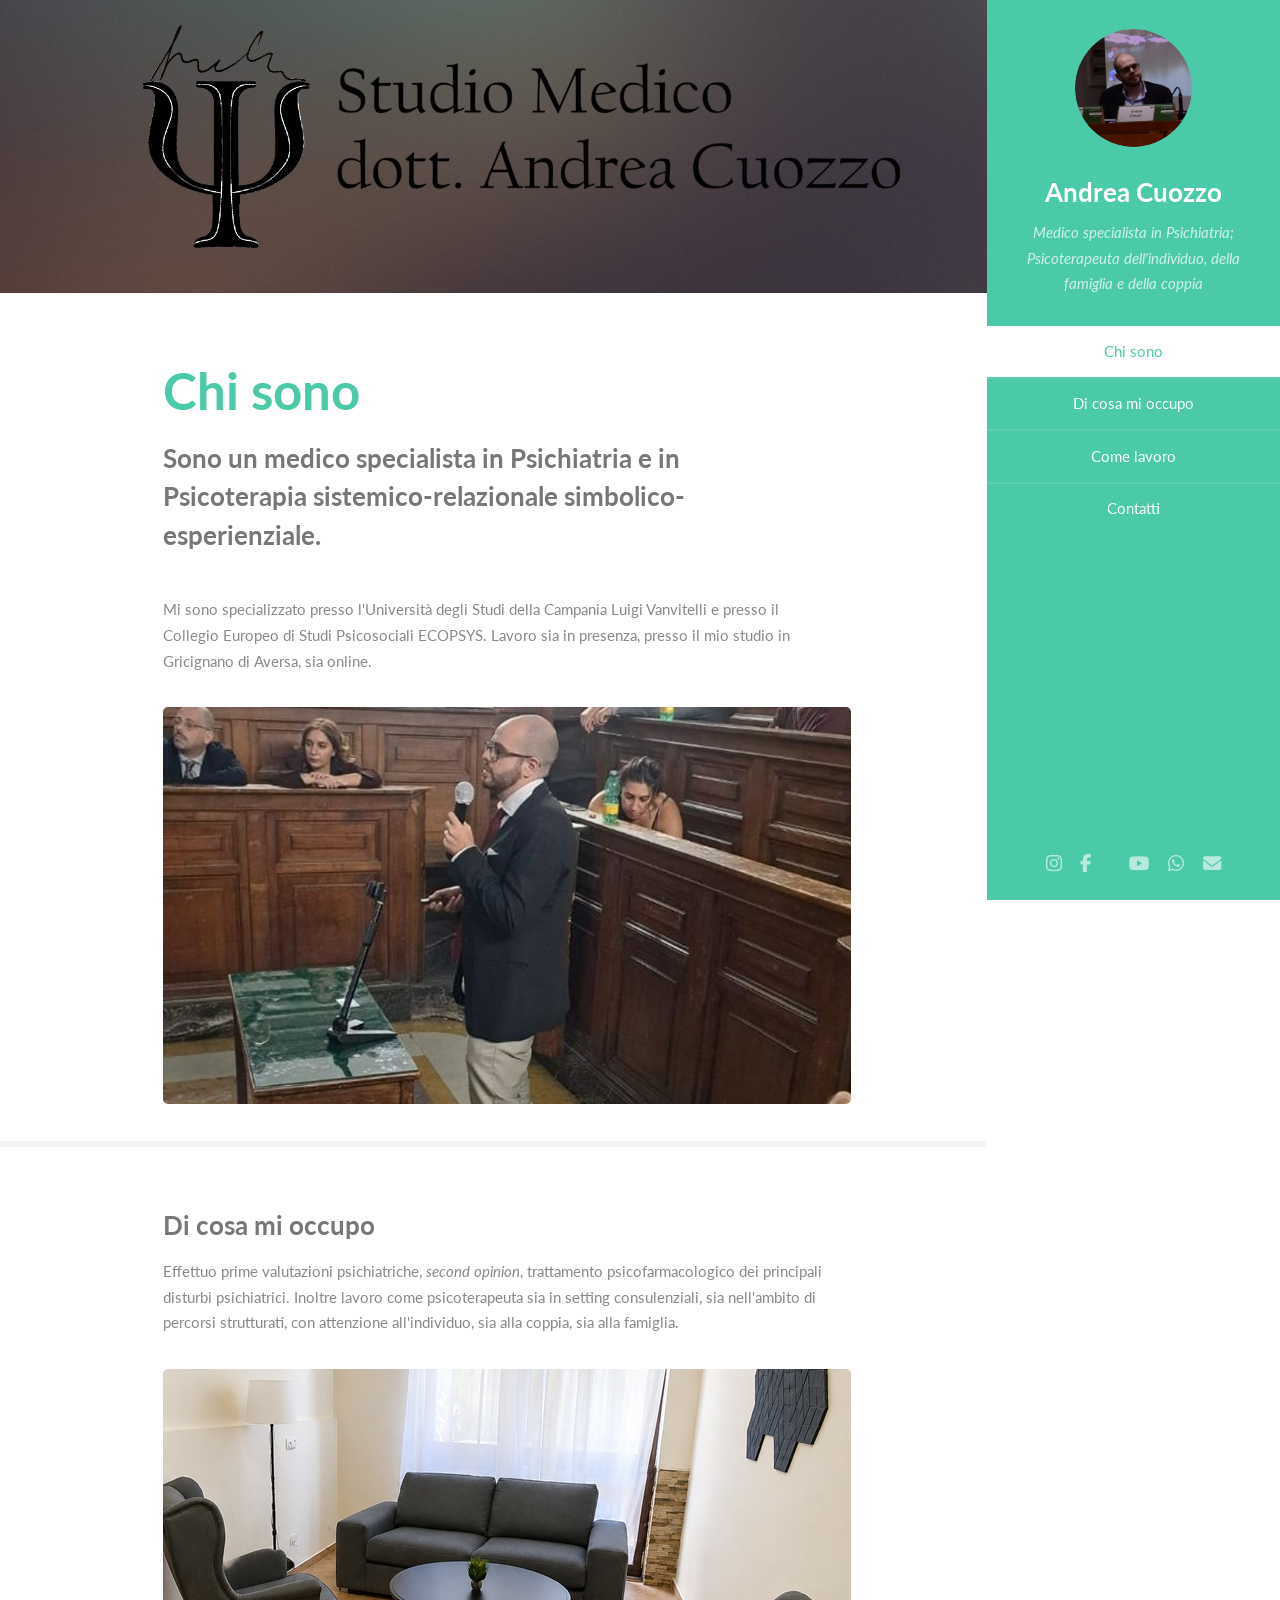
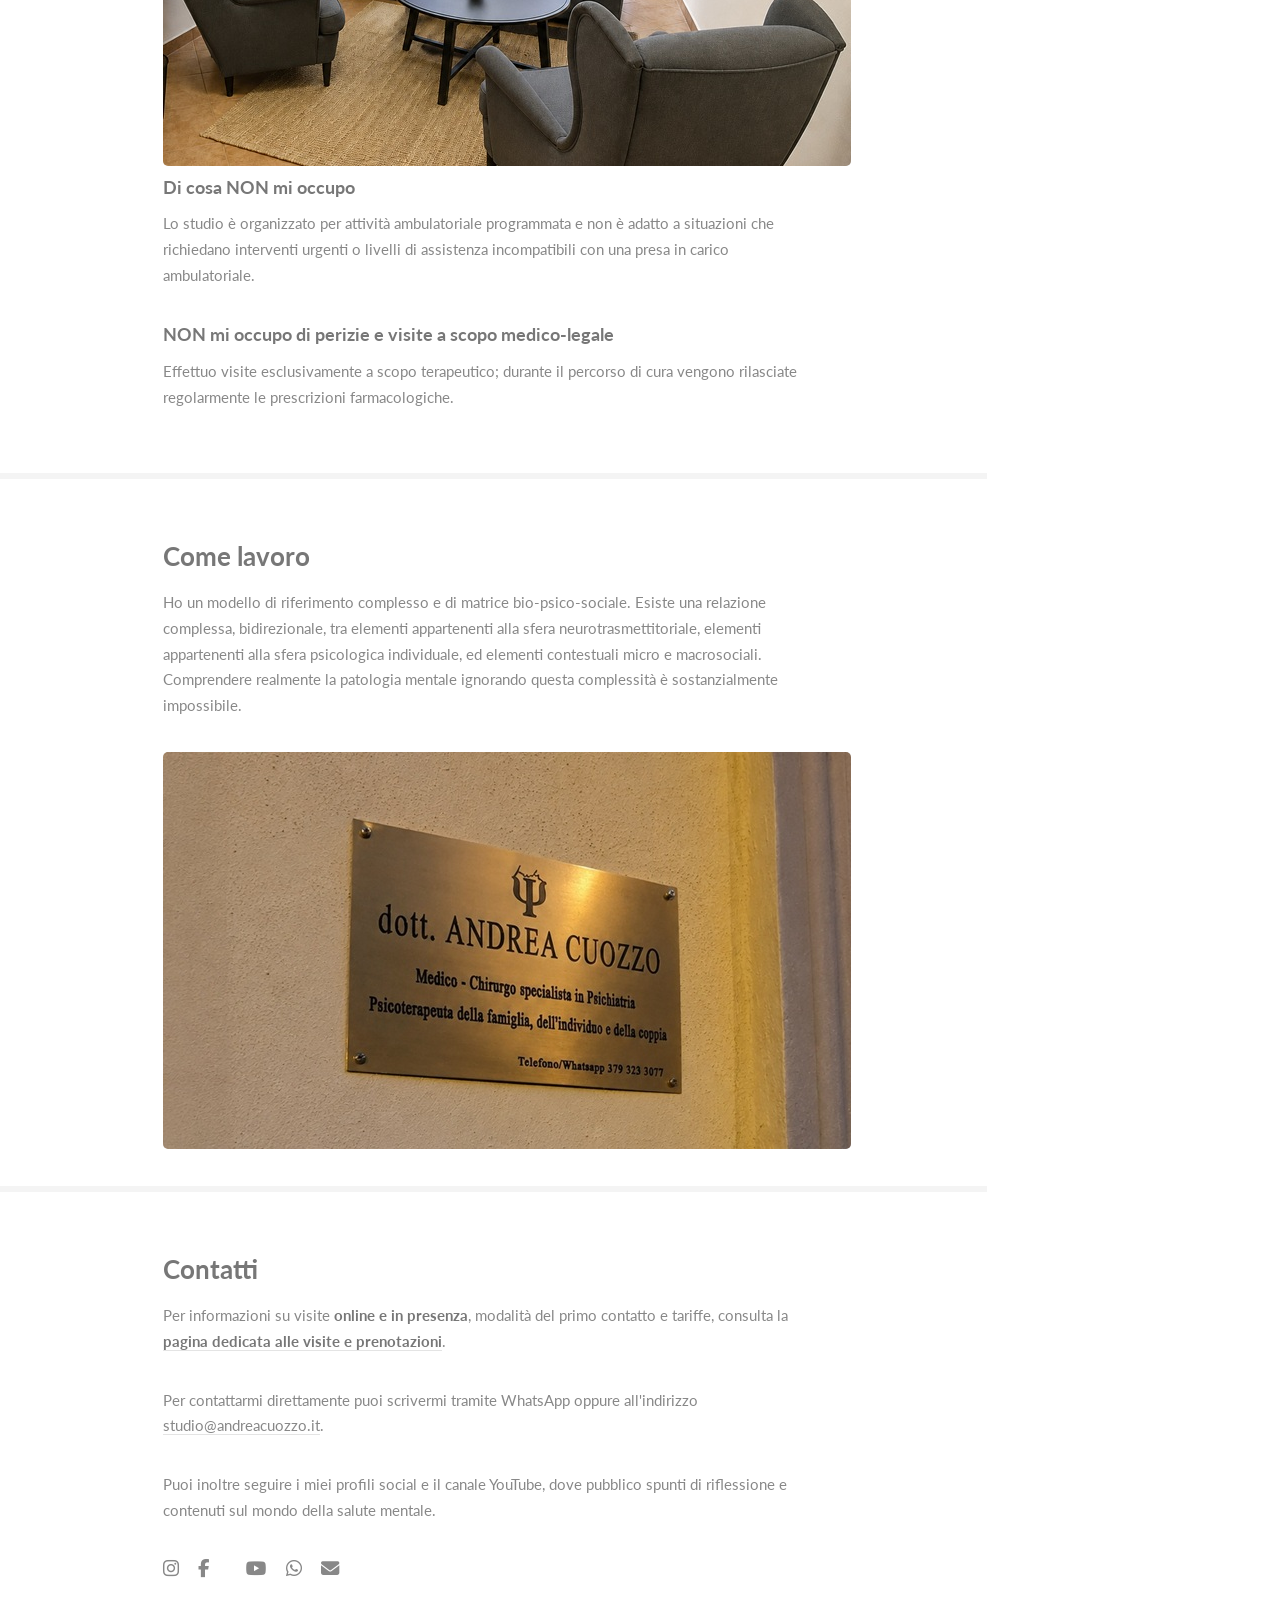
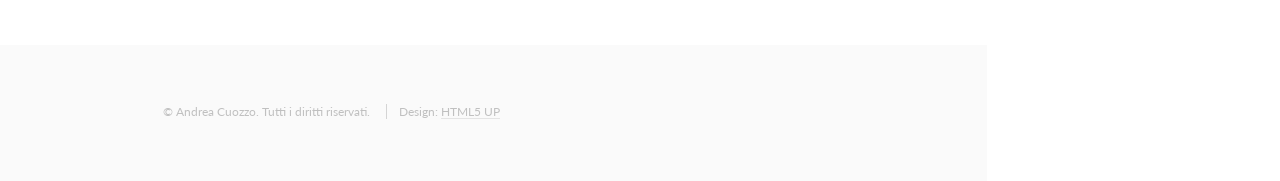
==== commit 21d6501d: "Add files via upload" ====
--- a/index.html
+++ b/index.html
@@ -1,168 +1,205 @@
-<!DOCTYPE HTML>
-<!--
-	Read Only by HTML5 UP
-	html5up.net | @ajlkn
-	Free for personal and commercial use under the CCA 3.0 license (html5up.net/license)
--->
-<html>
-	<head>
-		<title>dott. Andrea Cuozzo</title>
-		<meta charset="utf-8" />
-		<meta name="viewport" content="width=device-width, initial-scale=1, user-scalable=no" />
-		<link rel="stylesheet" href="assets/css/main.css?v=2" />
-		<link rel="stylesheet" href="https://cdnjs.cloudflare.com/ajax/libs/font-awesome/6.5.2/css/all.min.css">
-	</head>
-	<body class="is-preload">
-
-		<!-- Header -->
-		<section id="header">
-			<header>
-				<span class="image avatar"><img src="images/avatar.jpg" alt="" /></span>
-				<h1 id="logo"><a href="#">Andrea Cuozzo</a></h1>
-				<p>Medico specialista in Psichiatria;<br />
-				Psicoterapeuta dell'individuo, della famiglia e della coppia</p>
-			</header>
-			<nav id="nav">
-				<ul>
-					<li><a href="#one" class="active">Chi sono</a></li>
-					<li><a href="#two">Di cosa mi occupo</a></li>
-					<li><a href="#three">Come lavoro</a></li>
-					<li><a href="#four">Contatti</a></li>
-				</ul>
-			</nav>
-			<footer>
-				<ul class="icons">
-	<li>
-		<a href="https://www.facebook.com/share/1FaY4hQFMv/" target="_blank" rel="noopener noreferrer" class="icon brands fa-facebook-f">
-			<span class="label">Facebook</span>
-		</a>
-	</li>
-	<li>
-		<a href="https://www.instagram.com/psy.cuozzo/" target="_blank" rel="noopener noreferrer" class="icon brands fa-instagram">
-			<span class="label">Instagram</span>
-		</a>
-	</li>
-	<li>
-		<a href="https://www.threads.com/@psy.cuozzo" target="_blank" rel="noopener noreferrer" class="icon brands fa-threads">
-			<span class="label">Threads</span>
-		</a>
-	</li>
-	<li>
-		<a href="mailto:studio@andreacuozzo.it" class="icon solid fa-envelope">
-			<span class="label">Email</span>
-		</a>
-	</li>
-</ul>
-			</footer>
-		</section>
-
-		<!-- Wrapper -->
-		<div id="wrapper">
-
-			<!-- Main -->
-			<div id="main">
-
-				<!-- One -->
-				<section id="one">
-					<div class="image main" data-position="center">
-						<img src="images/banner.jpg" alt="" />
-					</div>
-					<div class="container">
-						<header class="major">
-							<h2>Chi sono</h2>
-							<p>Sono un medico specialista in Psichiatria e in Psicoterapia sistemico-relazionale.</p>
-						</header>
-						<p>Mi sono specializzato presso l'Università degli Studi della Campania Luigi Vanvitelli e presso il Collegio Europeo di Studi Psicosociali ECOPSYS. Lavoro sia in presenza, presso il mio studio in Gricignano di Aversa, sia online.</p>
-						<a href="#" class="image"><img src="images/pic01.jpg" alt="" /></a>
-					</div>
-				</section>
-
-				<!-- Two -->
-				<section id="two">
-					<div class="container">
-						<h3>Di cosa mi occupo</h3>
-						<p>Effettuo consultazioni sia nell'ambito della psicofarmacologia, sia nell'ambito psicoterapeutico; sia first assessment, sia second opinion. Qualora il paziente lo richieda e io lo ritenga opportuno, posso proporre percorsi di cura ambulatoriale anche lunghi; più di frequente il lavoro si conclude in una o poche sedute, che hanno uno scopo per lo più consulenziale. Mi occupo principalmente di patologie della sfera nevrotica.</p>
-						<a href="#" class="image"><img src="images/pic02.jpg" alt="" /></a>
-
-						<div class="features">
-							
-								<div class="inner">
-									<h4>Di cosa NON mi occupo</h4>
-									<p>Non prendo in cura pazienti che non siano complianti rispetto all'effettuazione di un percorso di cura o che non abbiano consapevolezza di malattia; in generale, tutti quei pazienti che richiedano dei livelli di cura che appaiano incompatibili con l'organizzazione del mio ambulatorio.</p>
-								</div>
-							
-							
-								<div class="inner">
-									<h4>NON mi occupo di perizie e visite a scopo medico-legale</h4>
-									<p>Effettuo visite esclusivamente a scopo terapeutico; durante il percorso di cura vengono rilasciate regolarmente le prescrizioni farmacologiche.</p>
-								</div>
-							
-						</div>
-					</div>
-				</section>
-
-				<!-- Three -->
-				<section id="three">
-					<div class="container">
-						<h3>Come lavoro</h3>
-						<p>Ho un modello di riferimento complesso e di matrice bio-psico-sociale. Esiste una relazione complessa, bidirezionale, tra elementi appartenenti alla sfera neurotrasmettitoriale, elementi appartenenti alla sfera psicologica individuale, ed elementi contestuali micro e macrosociali. Comprendere realmente la patologia mentale ignorando questa complessità è sostanzialmente impossibile.</p>
-						<a href="#" class="image"><img src="images/pic03.jpg" alt="" /></a>
-					</div>
-				</section>
-
-				<!-- Four -->
-				<section id="four">
-					<div class="container">
-						<h3>Contatti</h3>
-						<p>È possibile contattarmi scrivendo al mio indirizzo "studio@andreacuozzo.it". Sono inoltre in fase di costruzione le mie pagine social, sulle quali condividerò spunti di varia natura sulla salute mentale e altro. Clicca sui banner sottostanti per saperne di più.</p>
-						<footer>
-							<ul class="icons">
-	<li>
-		<a href="https://www.facebook.com/share/1FaY4hQFMv/" target="_blank" rel="noopener noreferrer" class="icon brands fa-facebook-f">
-			<span class="label">Facebook</span>
-		</a>
-	</li>
-	<li>
-		<a href="https://www.instagram.com/psy.cuozzo/" target="_blank" rel="noopener noreferrer" class="icon brands fa-instagram">
-			<span class="label">Instagram</span>
-		</a>
-	</li>
-	<li>
-		<a href="https://www.threads.com/@psy.cuozzo" target="_blank" rel="noopener noreferrer" class="icon brands fa-threads">
-			<span class="label">Threads</span>
-		</a>
-	</li>
-	<li>
-		<a href="mailto:studio@andreacuozzo.it" class="icon solid fa-envelope">
-			<span class="label">Email</span>
-		</a>
-	</li>
-</ul>
-						</footer>
-					</div>
-				</section>
-
-			</div>
-
-			<!-- Footer -->
-			<section id="footer">
-				<div class="container">
-					<ul class="copyright">
-						<li>&copy; Untitled. All rights reserved.</li><li>Design: <a href="http://html5up.net">HTML5 UP</a></li>
-					</ul>
-				</div>
-			</section>
-
-		</div>
-
-		<!-- Scripts -->
-		<script src="assets/js/jquery.min.js"></script>
-		<script src="assets/js/jquery.scrollex.min.js"></script>
-		<script src="assets/js/jquery.scrolly.min.js"></script>
-		<script src="assets/js/browser.min.js"></script>
-		<script src="assets/js/breakpoints.min.js"></script>
-		<script src="assets/js/util.js"></script>
-		<script src="assets/js/main.js"></script>
-
-	</body>
-</html>
+<!DOCTYPE HTML>
+<!--
+	Read Only by HTML5 UP
+	html5up.net | @ajlkn
+	Free for personal and commercial use under the CCA 3.0 license (html5up.net/license)
+-->
+<html>
+	<head>
+		<title>dott. Andrea Cuozzo</title>
+		<meta charset="utf-8" />
+		<meta name="viewport" content="width=device-width, initial-scale=1, user-scalable=no" />
+		<meta name="description" content="Sito del dott. Andrea Cuozzo, medico specialista in Psichiatria e psicoterapeuta. Consultazioni psichiatriche e psicoterapeutiche in presenza ad Aversa e online." />
+		<link rel="canonical" href="https://andreacuozzo.it/" />
+		<link rel="stylesheet" href="assets/css/main.css" />
+		<link rel="stylesheet" href="https://cdnjs.cloudflare.com/ajax/libs/font-awesome/6.5.2/css/all.min.css">
+	</head>
+	<body class="is-preload">
+
+		<!-- Header -->
+		<section id="header">
+			<header>
+				<span class="image avatar"><img src="images/avatar.jpg?v=2" alt="" /></span>
+				<h1 id="logo"><a href="#">Andrea Cuozzo</a></h1>
+				<p>Medico specialista in Psichiatria;<br />
+				Psicoterapeuta dell'individuo, della famiglia e della coppia</p>
+			</header>
+
+			<nav id="nav">
+				<ul>
+					<li><a href="#one" class="active">Chi sono</a></li>
+					<li><a href="#two">Di cosa mi occupo</a></li>
+					<li><a href="#three">Come lavoro</a></li>
+					<li><a href="#four">Contatti</a></li>
+				</ul>
+			</nav>
+
+			<footer>
+				<ul class="icons">
+					<li>
+						<a href="https://www.instagram.com/psy.cuozzo/" target="_blank" rel="noopener noreferrer" class="icon brands fa-instagram">
+							<span class="label">Instagram</span>
+						</a>
+					</li>
+					<li>
+						<a href="https://www.facebook.com/share/1FaY4hQFMv/" target="_blank" rel="noopener noreferrer" class="icon brands fa-facebook-f">
+							<span class="label">Facebook</span>
+						</a>
+					</li>
+					<li>
+						<a href="https://www.threads.com/@psy.cuozzo" target="_blank" rel="noopener noreferrer" class="icon brands fa-threads">
+							<span class="label">Threads</span>
+						</a>
+					</li>
+					<li>
+						<a href="https://www.youtube.com/@psy.cuozzo" target="_blank" rel="noopener noreferrer" class="icon brands fa-youtube">
+							<span class="label">YouTube</span>
+						</a>
+					</li>
+					<li>
+						<a href="https://wa.me/393793233077" target="_blank" rel="noopener noreferrer" class="icon brands fa-whatsapp">
+							<span class="label">Whatsapp</span>
+						</a>
+					</li>
+					<li>
+						<a href="mailto:studio@andreacuozzo.it" class="icon solid fa-envelope">
+							<span class="label">Email</span>
+						</a>
+					</li>
+				</ul>
+			</footer>
+		</section>
+
+		<!-- Wrapper -->
+		<div id="wrapper">
+
+			<!-- Main -->
+			<div id="main">
+
+				<!-- One -->
+				<section id="one">
+					<div class="image main" data-position="center">
+						<img src="images/banner.jpg" alt="" />
+					</div>
+					<div class="container">
+						<header class="major">
+							<h2>Chi sono</h2>
+							<p>Sono un medico specialista in Psichiatria e in Psicoterapia sistemico-relazionale simbolico-esperienziale.</p>
+						</header>
+						<p>Mi sono specializzato presso l'Università degli Studi della Campania Luigi Vanvitelli e presso il Collegio Europeo di Studi Psicosociali ECOPSYS. Lavoro sia in presenza, presso il mio studio in Gricignano di Aversa, sia online.</p>
+						<a href="#" class="image"><img src="images/pic01.jpg" alt="" /></a>
+					</div>
+				</section>
+
+				<!-- Two -->
+				<section id="two">
+					<div class="container">
+						<h3>Di cosa mi occupo</h3>
+						<p>Effettuo prime valutazioni psichiatriche, <i>second opinion</i>, trattamento psicofarmacologico dei principali disturbi psichiatrici. Inoltre lavoro come psicoterapeuta sia in setting consulenziali, sia nell'ambito di percorsi strutturati, con attenzione all'individuo, sia alla coppia, sia alla famiglia.</p>
+						<a href="#" class="image"><img src="images/pic02.jpg" alt="" /></a>
+
+						<div class="features">
+							<div class="inner">
+								<h4>Di cosa NON mi occupo</h4>
+								<p>Lo studio è organizzato per attività ambulatoriale programmata e non è adatto a situazioni che richiedano interventi urgenti o livelli di assistenza incompatibili con una presa in carico ambulatoriale.</p>
+							</div>
+
+							<div class="inner">
+								<h4>NON mi occupo di perizie e visite a scopo medico-legale</h4>
+								<p>Effettuo visite esclusivamente a scopo terapeutico; durante il percorso di cura vengono rilasciate regolarmente le prescrizioni farmacologiche.</p>
+							</div>
+						</div>
+					</div>
+				</section>
+
+				<!-- Three -->
+				<section id="three">
+					<div class="container">
+						<h3>Come lavoro</h3>
+						<p>Ho un modello di riferimento complesso e di matrice bio-psico-sociale. Esiste una relazione complessa, bidirezionale, tra elementi appartenenti alla sfera neurotrasmettitoriale, elementi appartenenti alla sfera psicologica individuale, ed elementi contestuali micro e macrosociali. Comprendere realmente la patologia mentale ignorando questa complessità è sostanzialmente impossibile.</p>
+						<a href="#" class="image"><img src="images/pic03.jpg" alt="" /></a>
+					</div>
+				</section>
+
+				<!-- Four -->
+				<section id="four">
+					<div class="container">
+						<h3>Contatti</h3>
+
+						<p>
+							Per informazioni su visite <strong>online e in presenza</strong>, modalità del primo contatto e tariffe,
+							consulta la <a href="/visite/"><strong>pagina dedicata alle visite e prenotazioni</strong></a>.
+						</p>
+
+						<p>
+							Per contattarmi direttamente puoi scrivermi tramite WhatsApp oppure all'indirizzo
+							<a href="mailto:studio@andreacuozzo.it">studio@andreacuozzo.it</a>.
+						</p>
+
+						<p>
+							Puoi inoltre seguire i miei profili social e il canale YouTube, dove pubblico
+							spunti di riflessione e contenuti sul mondo della salute mentale.
+						</p>
+
+						<footer>
+							<ul class="icons">
+								<li>
+									<a href="https://www.instagram.com/psy.cuozzo/" target="_blank" rel="noopener noreferrer" class="icon brands fa-instagram">
+										<span class="label">Instagram</span>
+									</a>
+								</li>
+								<li>
+									<a href="https://www.facebook.com/share/1FaY4hQFMv/" target="_blank" rel="noopener noreferrer" class="icon brands fa-facebook-f">
+										<span class="label">Facebook</span>
+									</a>
+								</li>
+								<li>
+									<a href="https://www.threads.com/@psy.cuozzo" target="_blank" rel="noopener noreferrer" class="icon brands fa-threads">
+										<span class="label">Threads</span>
+									</a>
+								</li>
+								<li>
+									<a href="https://www.youtube.com/@psy.cuozzo" target="_blank" rel="noopener noreferrer" class="icon brands fa-youtube">
+										<span class="label">YouTube</span>
+									</a>
+								</li>
+								<li>
+									<a href="https://wa.me/393793233077" target="_blank" rel="noopener noreferrer" class="icon brands fa-whatsapp">
+										<span class="label">Whatsapp</span>
+									</a>
+								</li>
+								<li>
+									<a href="mailto:studio@andreacuozzo.it" class="icon solid fa-envelope">
+										<span class="label">Email</span>
+									</a>
+								</li>
+							</ul>
+						</footer>
+					</div>
+				</section>
+
+			</div>
+
+			<!-- Footer -->
+			<section id="footer">
+				<div class="container">
+					<ul class="copyright">
+						<li>&copy; Andrea Cuozzo. Tutti i diritti riservati.</li>
+						<li>Design: <a href="http://html5up.net">HTML5 UP</a></li>
+					</ul>
+				</div>
+			</section>
+
+		</div>
+
+		<!-- Scripts -->
+		<script src="assets/js/jquery.min.js"></script>
+		<script src="assets/js/jquery.scrollex.min.js"></script>
+		<script src="assets/js/jquery.scrolly.min.js"></script>
+		<script src="assets/js/browser.min.js"></script>
+		<script src="assets/js/breakpoints.min.js"></script>
+		<script src="assets/js/util.js"></script>
+		<script src="assets/js/main.js"></script>
+
+	</body>
+</html>
--- a/assets/css/main.css
+++ b/assets/css/main.css
@@ -3314,8 +3314,7 @@
 			}
 
 	}
-
-/* Responsive images: centered, proportional, and mobile-friendly.
+	/* Responsive images: centered, proportional, and mobile-friendly.
    Desktop layout is left unchanged; these rules apply only on phones/tablets. */
 @media screen and (max-width: 736px) {
 
@@ -3358,4 +3357,4 @@
 		object-fit: contain;
 		object-position: center;
 	}
-}
+}
